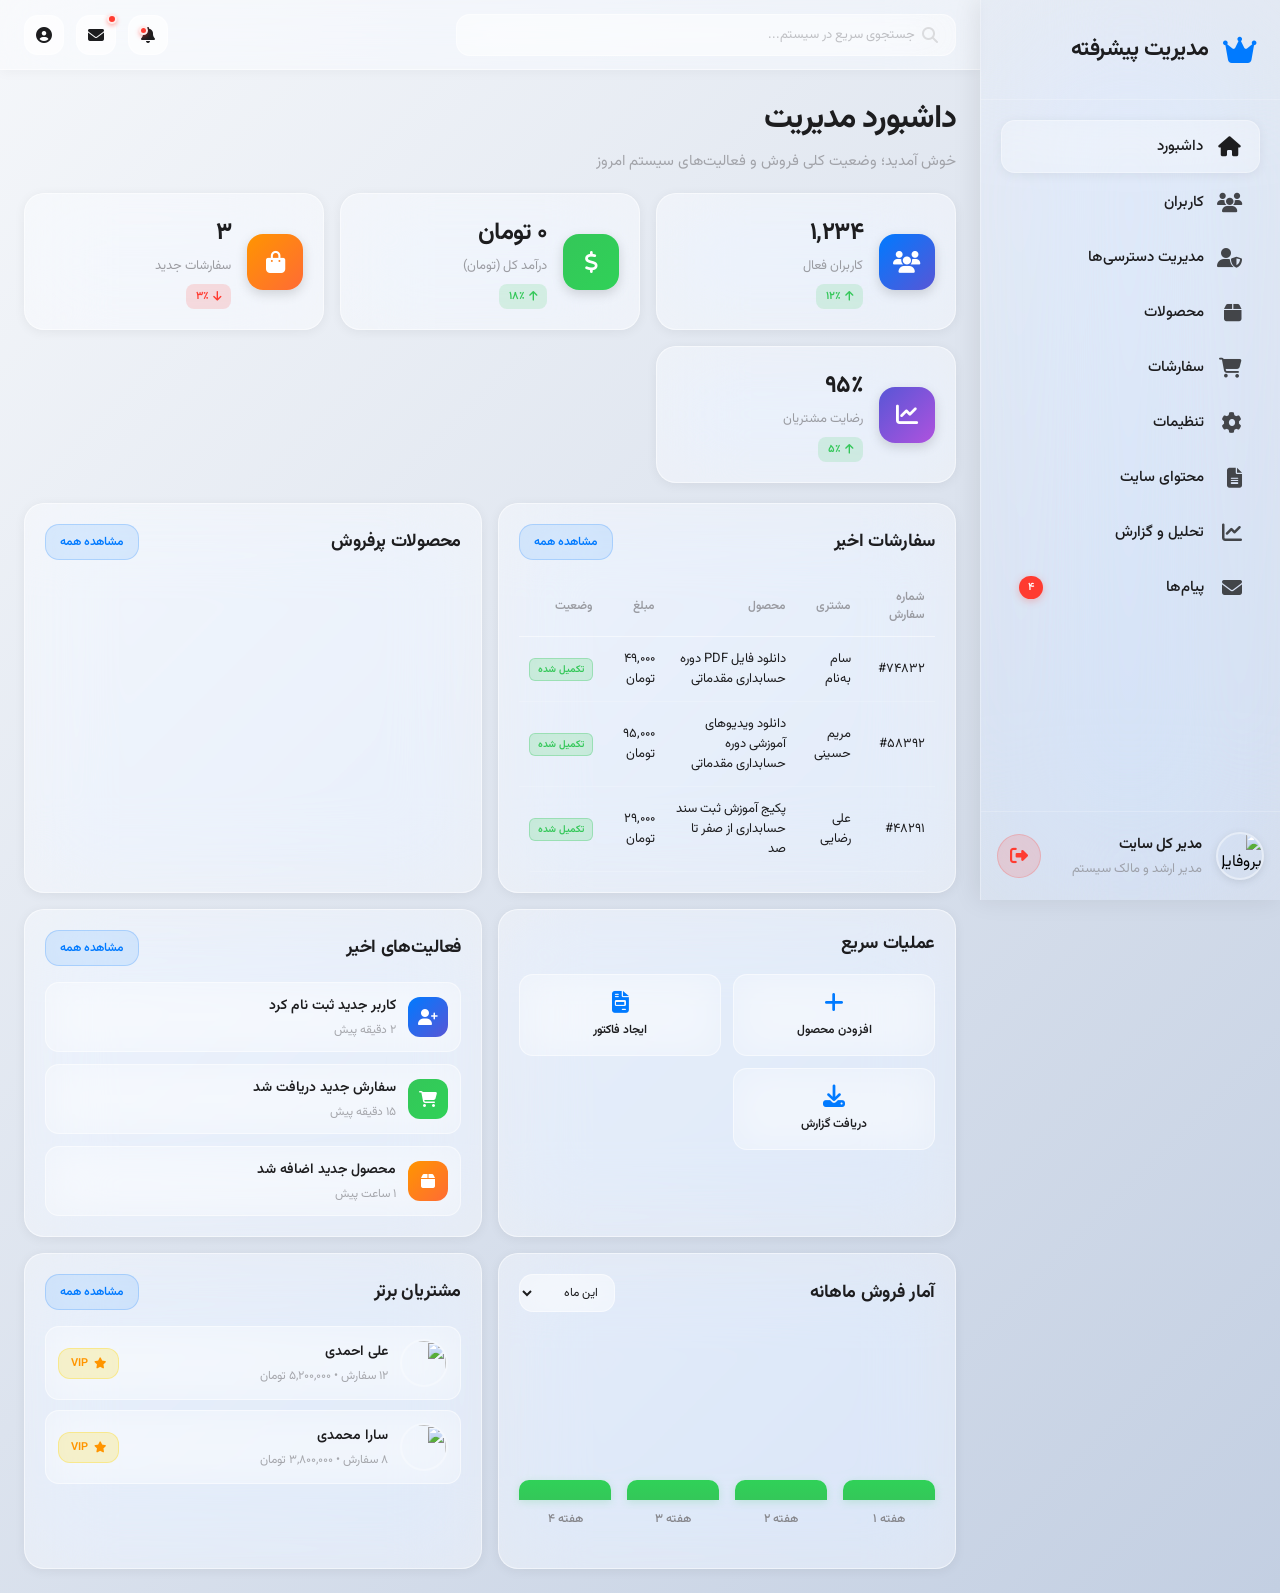
==== html/admin.html @ e5268e65 "Remove profile account subtitle" ====
<!doctype html>
<html lang="fa" dir="rtl">
  <head>
    <meta charset="UTF-8" />
    <meta name="viewport" content="width=device-width, initial-scale=1.0" />
    <title>پنل مدیریت حرفه‌ای | Dashboard</title>
    <link rel="stylesheet" href="../styles/pages/admin.css" />
    <link rel="stylesheet" href="../styles/main/up-btn.css">
    <link
      rel="stylesheet"
      href="https://cdnjs.cloudflare.com/ajax/libs/font-awesome/6.4.0/css/all.min.css"
    />
  </head>
  <body>
    <!-- Sidebar -->
    <aside class="sidebar" id="sidebar">
      <div class="sidebar-header">
        <div class="logo">
          <i class="fas fa-crown"></i>
          <span>مدیریت پیشرفته</span>
        </div>
        <button class="close-btn" id="closeSidebar">
          <i class="fas fa-times"></i>
        </button>
      </div>

      <nav class="sidebar-nav">
        <ul>
          <li class="active" data-view="dashboard">
            <a href="#dashboard">
              <i class="fas fa-home"></i>
              <span>داشبورد</span>
            </a>
          </li>

          <!-- Users Link (No dropdown) -->
          <li data-view="users">
            <a href="#users">
              <i class="fas fa-users"></i>
              <span>کاربران</span>
            </a>
          </li>
          <li data-view="staff">
            <a href="#staff">
              <i class="fas fa-user-shield"></i>
              <span>مدیریت دسترسی‌ها</span>
            </a>
          </li>

          <!-- Products Link (No dropdown) -->
          <li data-view="products">
            <a href="#products">
              <i class="fas fa-box"></i>
              <span>محصولات</span>
            </a>
          </li>

          <li data-view="orders">
            <a href="#orders">
              <i class="fas fa-shopping-cart"></i>
              <span>سفارشات</span>
              <span class="badge" id="orders-badge">12</span>
            </a>
          </li>

          <!-- Settings Link (No dropdown) -->
          <li data-view="settings">
            <a href="#settings">
              <i class="fas fa-cog"></i>
              <span>تنظیمات</span>
            </a>
          </li>

          <li data-view="site-content">
            <a href="#site-content">
              <i class="fas fa-file-alt"></i>
              <span>محتوای سایت</span>
            </a>
          </li>

          <li data-view="analytics">
            <a href="#analytics">
              <i class="fas fa-chart-line"></i>
              <span>تحلیل و گزارش</span>
            </a>
          </li>

          <li data-view="messages">
            <a href="#messages">
              <i class="fas fa-envelope"></i>
              <span>پیام‌ها</span>
              <span class="badge" id="messages-badge">5</span>
            </a>
          </li>
        </ul>
      </nav>

      <div class="sidebar-footer">
        <div
          class="user-profile"
          id="userProfileTrigger"
          onclick="switchView('profile')"
          style="cursor: pointer"
          title="ویرایش پروفایل مدیر کل"
        >
          <img
            src="https://i.pravatar.cc/150?img=33"
            alt="پروفایل مدیر کل"
            id="sidebarAvatar"
          />
          <div class="user-info">
            <h4 id="sidebarUserName">مدیر کل سایت</h4>
            <p id="sidebarUserRole">مدیر ارشد و مالک سیستم</p>
          </div>
        </div>
        <button class="logout-btn" id="logoutBtn" title="خروج از سیستم">
          <i class="fas fa-sign-out-alt"></i>
        </button>
      </div>
    </aside>

    <!-- Main Content -->
    <main class="main-content">
      <!-- Top Header -->
      <header class="top-header">
        <button class="menu-toggle" id="menuToggle">
          <i class="fas fa-bars"></i>
        </button>

        <div class="search-box">
          <i class="fas fa-search"></i>
          <input
            type="text"
            id="globalSearch"
            placeholder="جستجوی سریع در سیستم..."
          />
        </div>

        <div class="header-actions">
          <div style="position: relative">
            <button class="header-btn" id="notificationBtn" title="اعلان‌ها">
              <i class="fas fa-bell"></i>
              <span class="notification-dot"></span>
            </button>
            <!-- Notification Dropdown Panel -->
            <div class="notification-dropdown" id="notificationDropdown">
              <div class="notif-header">
                <h4>اعلان‌های سیستم</h4>
                <button
                  class="btn-secondary"
                  id="markAllRead"
                  style="font-size: 11px; padding: 4px 8px"
                >
                  خواندن همه
                </button>
              </div>
              <div class="notif-body" id="notifListContainer"></div>
            </div>
          </div>

          <div style="position: relative;">
            <button
              class="header-btn"
              id="messagesHeaderBtn"
              title="پیام‌ها"
              style="position: relative;"
            >
              <i class="fas fa-envelope"></i>
              <span class="notification-dot" id="messages-header-badge" style="position: absolute; top: -2px; right: -2px; width: 10px; height: 10px; background: var(--danger); border-radius: 50%; display: none;"></span>
            </button>
            
            <!-- FLOATING MESSAGES PANEL -->
            <div class="messages-floating-panel" id="messagesFloatingPanel" style="position: absolute; top: 50px; left: 0; width: 320px; background: rgba(255, 255, 255, 0.9); backdrop-filter: blur(20px); border: 1px solid rgba(255, 255, 255, 0.4); border-radius: 12px; box-shadow: 0 10px 25px rgba(0, 0, 0, 0.1); z-index: 10002; padding: 15px; display: none; text-align: right; direction: rtl;">
              <div style="display: flex; justify-content: space-between; align-items: center; border-bottom: 1px solid rgba(0,0,0,0.06); padding-bottom: 10px; margin-bottom: 10px;">
                <h4 style="margin: 0; color: var(--text-primary); font-size: 14px; font-weight: bold;"><i class="fas fa-envelope-open-text" style="color: var(--primary); margin-left: 6px;"></i> پیام‌های اخیر</h4>
                <button type="button" id="closeFloatingPanelBtn" style="background: none; border: none; cursor: pointer; color: var(--text-secondary); font-size: 14px;"><i class="fas fa-times"></i></button>
              </div>
              <div id="floatingMessagesContainer" style="display: flex; flex-direction: column; gap: 10px; max-height: 280px; overflow-y: auto; padding-left: 5px;">
                <!-- Rendered dynamically with JS -->
              </div>
            </div>
          </div>

          <button
            class="header-btn"
            id="profileHeaderBtn"
            title="پروفایل کاربری"
            onclick="switchView('profile')"
          >
            <i class="fas fa-user-circle"></i>
          </button>
        </div>
      </header>

      <!-- VIEW 1: DASHBOARD -->
      <div id="view-dashboard" class="admin-view active">
        <div class="dashboard-content">
          <div class="page-title">
            <h1>داشبورد مدیریت</h1>
            <p>خوش آمدید؛ وضعیت کلی فروش و فعالیت‌های سیستم امروز</p>
          </div>

          <!-- Stats Cards -->
          <div class="stats-grid">
            <div class="stat-card">
              <div class="stat-icon blue"><i class="fas fa-users"></i></div>
              <div class="stat-info">
                <h3 id="stat-users">۱,۲۳۴</h3>
                <p>کاربران فعال</p>
                <span class="stat-change positive"
                  ><i class="fas fa-arrow-up"></i> ۱۲٪</span
                >
              </div>
            </div>
            <div class="stat-card">
              <div class="stat-icon green">
                <i class="fas fa-dollar-sign"></i>
              </div>
              <div class="stat-info">
                <h3 id="stat-revenue">۳۲۰,۱۵۰,۰۰۰</h3>
                <p>درآمد کل (تومان)</p>
                <span class="stat-change positive"
                  ><i class="fas fa-arrow-up"></i> ۱۸٪</span
                >
              </div>
            </div>
            <div class="stat-card">
              <div class="stat-icon orange">
                <i class="fas fa-shopping-bag"></i>
              </div>
              <div class="stat-info">
                <h3 id="stat-orders">۸۹۲</h3>
                <p>سفارشات جدید</p>
                <span class="stat-change negative"
                  ><i class="fas fa-arrow-down"></i> ۳٪</span
                >
              </div>
            </div>
            <div class="stat-card">
              <div class="stat-icon purple">
                <i class="fas fa-chart-line"></i>
              </div>
              <div class="stat-info">
                <h3>۹۵٪</h3>
                <p>رضایت مشتریان</p>
                <span class="stat-change positive"
                  ><i class="fas fa-arrow-up"></i> ۵٪</span
                >
              </div>
            </div>
          </div>

          <!-- Charts and Tables Section -->
          <div class="content-grid">
            <div class="glass-card">
              <div class="card-header">
                <h2>سفارشات اخیر</h2>
                <button class="btn-secondary" onclick="switchView('orders')">
                  مشاهده همه
                </button>
              </div>
              <div class="table-container">
                <table class="data-table" id="dashboardOrdersTable">
                  <thead>
                    <tr>
                      <th>شماره سفارش</th>
                      <th>مشتری</th>
                      <th>محصول</th>
                      <th>مبلغ</th>
                      <th>وضعیت</th>
                    </tr>
                  </thead>
                  <tbody></tbody>
                </table>
              </div>
            </div>

            <div class="glass-card">
              <div class="card-header">
                <h2>محصولات پرفروش</h2>
                <button class="btn-secondary" onclick="switchView('products')">
                  مشاهده همه
                </button>
              </div>
              <div class="products-list" id="dashboardTopProducts"></div>
            </div>

            <div class="glass-card">
              <div class="card-header">
                <h2>عملیات سریع</h2>
              </div>
              <div class="quick-actions">
                <button
                  class="action-btn"
                  onclick="openModal('addProductModal')"
                >
                  <i class="fas fa-plus"></i><span>افزودن محصول</span>
                </button>
                <button
                  class="action-btn"
                  onclick="showToast('فاکتور جدید ایجاد شد', 'success')"
                >
                  <i class="fas fa-file-invoice"></i><span>ایجاد فاکتور</span>
                </button>
                <button
                  class="action-btn"
                  onclick="showToast('گزارش کامل دانلود شد', 'info')"
                >
                  <i class="fas fa-download"></i><span>دریافت گزارش</span>
                </button>
              </div>
            </div>

            <div class="glass-card">
              <div class="card-header">
                <h2>فعالیت‌های اخیر</h2>
                <button
                  class="btn-secondary"
                  onclick="showToast('همه فعالیت‌ها بارگذاری شدند', 'info')"
                >
                  مشاهده همه
                </button>
              </div>
              <div class="activities-list">
                <div class="activity-item">
                  <div class="activity-icon blue">
                    <i class="fas fa-user-plus"></i>
                  </div>
                  <div class="activity-info">
                    <h4>کاربر جدید ثبت نام کرد</h4>
                    <p>۲ دقیقه پیش</p>
                  </div>
                </div>
                <div class="activity-item">
                  <div class="activity-icon green">
                    <i class="fas fa-shopping-cart"></i>
                  </div>
                  <div class="activity-info">
                    <h4>سفارش جدید دریافت شد</h4>
                    <p>۱۵ دقیقه پیش</p>
                  </div>
                </div>
                <div class="activity-item">
                  <div class="activity-icon orange">
                    <i class="fas fa-box"></i>
                  </div>
                  <div class="activity-info">
                    <h4>محصول جدید اضافه شد</h4>
                    <p>۱ ساعت پیش</p>
                  </div>
                </div>
              </div>
            </div>

            <div class="glass-card">
              <div class="card-header">
                <h2>آمار فروش ماهانه</h2>
                <select class="select-dropdown" id="chartPeriodSelect">
                  <option>این ماه</option>
                  <option>ماه گذشته</option>
                  <option>۳ ماه اخیر</option>
                </select>
              </div>
              <div class="stats-chart">
                <div class="chart-bars">
                  <div class="chart-bar-item">
                    <div class="chart-bar" style="height: 45%"></div>
                    <span>هفته ۱</span>
                  </div>
                  <div class="chart-bar-item">
                    <div class="chart-bar" style="height: 65%"></div>
                    <span>هفته ۲</span>
                  </div>
                  <div class="chart-bar-item">
                    <div class="chart-bar" style="height: 85%"></div>
                    <span>هفته ۳</span>
                  </div>
                  <div class="chart-bar-item">
                    <div class="chart-bar" style="height: 70%"></div>
                    <span>هفته ۴</span>
                  </div>
                </div>
              </div>
            </div>

            <div class="glass-card">
              <div class="card-header">
                <h2>مشتریان برتر</h2>
                <button class="btn-secondary" onclick="switchView('users')">
                  مشاهده همه
                </button>
              </div>
              <div class="customers-list">
                <div class="customer-item">
                  <img src="https://i.pravatar.cc/150?img=12" alt="" />
                  <div class="customer-info">
                    <h4>علی احمدی</h4>
                    <p>۱۲ سفارش • ۵,۲۰۰,۰۰۰ تومان</p>
                  </div>
                  <div class="customer-badge">
                    <i class="fas fa-star"></i><span>VIP</span>
                  </div>
                </div>
                <div class="customer-item">
                  <img src="https://i.pravatar.cc/150?img=33" alt="" />
                  <div class="customer-info">
                    <h4>سارا محمدی</h4>
                    <p>۸ سفارش • ۳,۸۰۰,۰۰۰ تومان</p>
                  </div>
                  <div class="customer-badge">
                    <i class="fas fa-star"></i><span>VIP</span>
                  </div>
                </div>
              </div>
            </div>
          </div>
        </div>
      </div>

      <!-- VIEW 2: USERS -->
      <div id="view-users" class="admin-view">
        <div class="dashboard-content">
          <div
            class="page-title"
            style="
              display: flex;
              justify-content: space-between;
              align-items: center;
            "
          >
            <div>
              <h1>مدیریت کاربران</h1>

            </div>
          </div>
          <div class="glass-card">
            <div class="card-header">
              <h2>لیست کاربران سیستم</h2>
              <input
                type="text"
                id="userTableSearch"
                class="form-control"
                style="max-width: 250px; padding: 8px 12px"
                placeholder="جستجوی کاربر..."
              />
            </div>
            <div class="table-container">
              <table class="data-table" id="usersManageTable">
                <thead>
                  <tr>
                    <th>شناسه</th>
                    <th>نام</th>
                    <th>ایمیل</th>
                    <th>تلفن همراه</th>
                    <th>وضعیت</th>
                    <th>عملیات</th>
                  </tr>
                </thead>
                <tbody></tbody>
              </table>
            </div>
          </div>
        </div>
      </div>

      <!-- VIEW: STAFF / ACCESS MANAGEMENT -->
      <div id="view-staff" class="admin-view">
        <div class="dashboard-content">
          <div class="page-title staff-page-title">
            <div><h1>مدیریت دسترسی‌ها</h1><p>فهرست مدیران و ادمین‌های سامانه</p></div>
            <button class="btn-primary" onclick="openModal('addUserModal')"><i class="fas fa-user-plus"></i> افزودن مدیر یا ادمین</button>
          </div>
          <div class="glass-card">
            <div class="card-header"><h2>مدیران و ادمین‌ها</h2><input type="text" id="staffTableSearch" class="form-control" style="max-width:250px;padding:8px 12px" placeholder="جستجوی مدیر یا ادمین..." /></div>
            <div class="table-container"><table class="data-table" id="staffManageTable"><thead><tr><th>شناسه</th><th>نام کاربر</th><th>ایمیل</th><th>تلفن همراه</th><th>وضعیت</th><th>عملیات</th></tr></thead><tbody></tbody></table></div>
          </div>
        </div>
      </div>

      <!-- VIEW 3: PRODUCTS -->
      <div id="view-products" class="admin-view">
        <div class="dashboard-content">
          <div
            class="page-title"
            style="
              display: flex;
              justify-content: space-between;
              align-items: center;
            "
          >
            <div>
              <h1>مدیریت محصولات</h1>
              <p>مدیریت کالاها، قیمت‌ها و موجودی انبار</p>
            </div>
            <button class="btn-primary" onclick="openModal('addProductModal')">
              <i class="fas fa-plus"></i> افزودن محصول
            </button>
          </div>
          <div class="glass-card">
            <div class="card-header">
              <h2>لیست محصولات انبار</h2>
              <input
                type="text"
                id="productTableSearch"
                class="form-control"
                style="max-width: 250px; padding: 8px 12px"
                placeholder="جستجوی محصول..."
              />
            </div>
            <div class="table-container">
              <table class="data-table" id="productsManageTable">
                <thead>
                  <tr>
                    <th>تصویر</th>
                    <th>نام محصول</th>
                    <th>فرمت فایل</th>
                    <th>قیمت (تومان)</th>
                    <th>شناسه محتوا (ID)</th>
                    <th>عملیات</th>
                  </tr>
                </thead>
                <tbody></tbody>
              </table>
            </div>
          </div>
        </div>
      </div>

      <!-- VIEW 4: ORDERS -->
      <div id="view-orders" class="admin-view">
        <div class="dashboard-content">
          <div class="page-title" style="display: flex; justify-content: space-between; align-items: center; flex-wrap: wrap; gap: 10px;">
            <div>
              <h1>مدیریت سفارشات</h1>
              <p>بررسی و پیگیری سفارشات ثبت شده</p>
            </div>
            <button class="btn-primary" onclick="downloadOrdersReport()" style="background-color: #10b981; border-color: #10b981; border-radius: 8px; font-weight: bold; display: flex; align-items: center; gap: 8px; font-size: 13px; padding: 10px 16px; cursor: pointer;">
              <i class="fas fa-file-excel"></i> دانلود گزارش اکسل (CSV)
            </button>
          </div>
          <div class="glass-card">
            <div class="card-header">
              <h2>کلیه سفارشات</h2>
              <select class="select-dropdown" id="orderStatusFilter">
                <option value="all">همه وضعیت‌ها</option>
                <option value="success">تکمیل شده</option>
                <option value="pending">در حال پردازش</option>
                <option value="cancelled">لغو شده</option>
              </select>
            </div>
            <div class="table-container">
              <table class="data-table" id="ordersFullTable">
                <thead>
                  <tr>
                    <th>شماره سفارش</th>
                    <th>مشتری</th>
                    <th>محصول</th>
                    <th>مبلغ</th>
                    <th>تاریخ ثبت</th>
                    <th>وضعیت</th>
                    <th>عملیات</th>
                  </tr>
                </thead>
                <tbody></tbody>
              </table>
            </div>
          </div>
        </div>
      </div>

      <!-- VIEW 5: SETTINGS -->
      <div id="view-settings" class="admin-view">
        <div class="dashboard-content">
          <div class="page-title">
            <h1>تنظیمات پیشرفته سایت</h1>
          </div>
          <div class="content-grid" style="display: grid; grid-template-columns: repeat(auto-fit, minmax(320px, 1fr)); gap: 20px; align-items: stretch; direction: rtl;">
            
            <!-- CARD 1: GENERAL & SUPPORT -->
            <div class="glass-card" style="min-height: 420px; display: flex; flex-direction: column; justify-content: space-between;">
              <form id="settingsGeneralForm" style="text-align: right; direction: rtl; display: flex; flex-direction: column; justify-content: space-between; height: 100%;">
                <div>
                  <div class="card-header" style="margin-bottom: 1rem;"><h2>⚙️ تنظیمات عمومی و پشتیبانی</h2></div>
                  <div class="form-group" style="margin-bottom: 1rem;">
                    <label>آدرس ایمیل پشتیبانی</label>
                    <input type="email" id="setSupportEmail" class="form-control" value="support@irhesabdar.ir" required />
                  </div>
                  <div class="form-group" style="margin-bottom: 1rem;">
                    <label>شماره تماس پشتیبانی</label>
                    <input type="text" id="setSupportPhone" class="form-control" value="۰۹۱۲۳۴۵۶۷۸۹" required />
                  </div>
                  
                  <!-- Maintenance Mode Slider -->
                  <div style="background: rgba(255, 149, 0, 0.12); padding: 12px; border-radius: 10px; border: 1px solid rgba(255, 149, 0, 0.35); display: flex; justify-content: space-between; align-items: center; margin-bottom: 1.5rem; box-shadow: 0 4px 12px rgba(255, 149, 0, 0.05);">
                    <span style="font-weight: bold; font-size: 13px; color: var(--text-primary);">🛠️ فعال‌سازی حالت تعمیرات سایت</span>
                    <label class="content-editor_toggle" style="margin-bottom: 0;">
                      <input type="checkbox" id="setMaintenanceMode" style="cursor: pointer; width: 18px; height: 18px;" />
                    </label>
                  </div>
                </div>
                
                <button type="submit" class="btn-primary" style="width: 100%; margin-top: auto; cursor: pointer;">ذخیره تنظیمات عمومی</button>
              </form>
            </div>

            <!-- CARD 2: GATEWAY SETTINGS -->
            <div class="glass-card" style="min-height: 420px; display: flex; flex-direction: column; justify-content: space-between;">
              <form id="settingsGatewayForm" style="text-align: right; direction: rtl; display: flex; flex-direction: column; justify-content: space-between; height: 100%;">
                <div>
                  <div class="card-header" style="margin-bottom: 1rem;"><h2>💳 تنظیمات درگاه مالی زرین‌پال</h2></div>
                  <div class="form-group" style="margin-bottom: 1rem;">
                    <label>کد مرچنت درگاه (Merchant ID)</label>
                    <input type="text" id="setMerchantId" class="form-control" placeholder="مثال: xxxxxxxx-xxxx-xxxx-xxxx-xxxxxxxxxxxx" value="e482da20-9bf3-482a-89a1-893f2dae89cf" required style="font-family: monospace;" />
                  </div>
                  <div class="form-group" style="margin-bottom: 1.5rem;">
                    <label>واحد پولی پیش‌فرض سایت</label>
                    <select id="setCurrencyUnit" class="form-control select-dropdown" style="width: 100%; padding: 8px; border-radius: 6px; background: #1e293b; color: #f1f5f9; border: 1px solid rgba(255,255,255,0.1);">
                      <option value="toman">تومان (پیش‌فرض)</option>
                      <option value="rial">ریال ایران</option>
                    </select>
                  </div>
                </div>
                
                <button type="submit" class="btn-primary" style="width: 100%; margin-top: auto; cursor: pointer;">ذخیره تنظیمات درگاه</button>
              </form>
            </div>



          </div>
        </div>
      </div>

      <!-- VIEW: MY PROFILE -->
      <div id="view-profile" class="admin-view"><div class="dashboard-content"><div class="page-title"><h1>پروفایل من</h1><p>اطلاعات شخصی و امنیت حساب کاربری</p></div><div class="profile-layout"><section class="glass-card profile-identity-card"><div class="profile-avatar-wrap"><img id="profileAvatarPreview" src="https://i.pravatar.cc/150?img=33" alt="تصویر پروفایل"><label for="profileAvatarFile" class="profile-avatar-edit"><i class="fas fa-camera"></i></label><input id="profileAvatarFile" type="file" accept="image/*" hidden></div><span class="profile-role-badge" id="profileRoleBadge">مدیر</span><h2 id="profileHeadingName">مدیر کل سایت</h2><small><i class="fas fa-shield-halved"></i> اطلاعات شما محرمانه نگه داشته می‌شود</small></section><section class="glass-card profile-form-card"><form id="settingsAdminForm"><div class="profile-form-header"><h2>اطلاعات حساب و امنیت</h2><span>ویرایش مشخصات و رمز عبور</span></div><div class="profile-info-grid"><div class="form-group"><label>نام کاربری</label><input type="text" id="setAdminName" class="form-control" required></div><div class="form-group"><label>ایمیل</label><input type="email" id="profileEmail" class="form-control" required></div><div class="form-group"><label>تلفن همراه</label><input type="text" id="profilePhone" class="form-control" required></div><div class="form-group profile-photo-field"><label>تصویر پروفایل</label><button type="button" id="profilePhotoChoose" class="btn-secondary"><i class="fas fa-image"></i> انتخاب تصویر از دستگاه</button><input type="hidden" id="setAdminAvatar"></div></div><div class="profile-security-box"><h3><i class="fas fa-lock"></i> امنیت حساب</h3><div class="form-group"><label>رمز عبور فعلی</label><div class="profile-password-wrap"><input type="password" id="setAdminCurrentPassword" class="form-control" placeholder="رمز عبور فعلی"><i class="fas fa-eye toggle-password-settings" data-target="setAdminCurrentPassword"></i></div><div id="passwordChangeAlert"></div></div><button type="button" id="toggleNewPasswordBtn" class="profile-change-password"><i class="fas fa-key"></i> تمایل به تغییر رمز عبور دارم</button><div id="newPasswordSection" style="display:none"><div class="profile-info-grid"><div class="form-group"><label>رمز عبور جدید</label><div class="profile-password-wrap"><input type="password" id="setAdminPassword" class="form-control"><i class="fas fa-eye toggle-password-settings" data-target="setAdminPassword"></i></div></div><div class="form-group"><label>تکرار رمز عبور جدید</label><div class="profile-password-wrap"><input type="password" id="setAdminPasswordConfirm" class="form-control"><i class="fas fa-eye toggle-password-settings" data-target="setAdminPasswordConfirm"></i></div></div></div></div></div><button type="submit" class="btn-primary profile-save-btn">ذخیره تغییرات پروفایل</button></form></section></div></div></div>

      <!-- VIEW: SITE CONTENT -->
      <div id="view-site-content" class="admin-view">
        <div class="dashboard-content">
          <div class="page-title">
            <h1>مدیریت محتوای آیتم‌ها</h1>
            <p>ویرایش متن، بلوک‌های محتوا، ویدیو و فایل‌های دانلود</p>
          </div>

          <div class="glass-card">
            <div
              class="card-header"
              style="
                display: flex;
                justify-content: space-between;
                align-items: center;
                gap: 1rem;
                flex-wrap: wrap;
              "
            >
              <div style="display: flex; align-items: center; gap: 1.5rem">
                <h2>لیست آیتم‌های سایت</h2>
                <button
                  type="button"
                  class="btn-primary"
                  id="addNewContentItemBtn"
                  style="
                    background-color: #10b981;
                    border-color: #10b981;
                    font-size: 14px;
                    padding: 8px 16px;
                    border-radius: 8px;
                    cursor: pointer;
                  "
                >
                  + افزودن آیتم جدید
                </button>
              </div>
              <input
                type="text"
                id="contentTableSearch"
                class="form-control"
                placeholder="جستجو در آیتم‌ها..."
                style="max-width: 280px"
              />
            </div>
            <div
              id="groupedContentContainer"
              class="grouped-content-container"
            ></div>
          </div>
        </div>
      </div>

      <!-- VIEW 6: ANALYTICS -->
      <!-- VIEW: ANALYTICS -->
      <div id="view-analytics" class="admin-view">
        <div class="dashboard-content">
          <div class="page-title">
            <h1>تحلیل و گزارش‌های پیشرفته</h1>
            <p>آمار عملکرد مالی، پرفروش‌ترین محصولات و نمودارهای پویا</p>
          </div>

          <!-- KPI Cards for Financial Metrics -->
          <div class="stats-grid" style="display: grid; grid-template-columns: repeat(auto-fit, minmax(240px, 1fr)); gap: 16px; margin-bottom: 24px;">
            <div class="stat-card" onclick="focusRevenueChart()" style="cursor: pointer;" title="جهت اسکرول به نمودار فروش کلیک کنید">
              <div class="stat-icon green"><i class="fas fa-calculator"></i></div>
              <div class="stat-info">
                <h3 id="set-analytics-avg">۰ تومان</h3>
                <p>میانگین مبلغ هر خرید</p>
              </div>
            </div>
            <div class="stat-card" onclick="jumpToCancelledOrders()" style="cursor: pointer;" title="جهت بررسی سفارشات لغو شده کلیک کنید">
              <div class="stat-icon red"><i class="fas fa-ban"></i></div>
              <div class="stat-info">
                <h3 id="set-analytics-cancel">۰٪</h3>
                <p>نرخ لغو سفارشات</p>
              </div>
            </div>
            <div class="stat-card" onclick="switchView('products')" style="cursor: pointer;" title="جهت ورود به مدیریت محصولات کلیک کنید">
              <div class="stat-icon blue"><i class="fas fa-graduation-cap"></i></div>
              <div class="stat-info">
                <h3 id="set-analytics-products">۰ عدد</h3>
                <p>کل محصولات و دوره‌ها</p>
              </div>
            </div>
          </div>

          <div class="content-grid" style="display: grid; grid-template-columns: repeat(auto-fit, minmax(350px, 1fr)); gap: 20px; align-items: stretch;">
            
            <!-- Live Monthly Revenue Chart -->
            <div class="glass-card" onclick="openExpandedChartModal()" style="display: flex; flex-direction: column; justify-content: space-between; cursor: pointer;" title="جهت مشاهده جزئیات بزرگتر و سالانه کلیک کنید">
              <div class="card-header"><h2>📊 نمودار فروش ماهیانه (تومان)</h2></div>
              <div class="stats-chart" style="height: 250px; display: flex; align-items: flex-end; justify-content: center; margin-top: 20px;">
                <div class="chart-bars" id="dynamicChartBars" style="height: 220px; display: flex; align-items: flex-end; gap: 20px; width: 100%; justify-content: space-around;">
                  <!-- Rendered dynamically by JS -->
                </div>
              </div>
            </div>

            <!-- Bestselling Products Progress List -->
            <div class="glass-card" onclick="openExpandedBestsellersModal()" style="display: flex; flex-direction: column; justify-content: space-between; cursor: pointer;" title="جهت مشاهده لیست کامل و بزرگتر کلیک کنید">
              <div class="card-header" style="margin-bottom: 12px;"><h2>🏆 دوره‌ها و فایل‌های پرفروش</h2></div>
              <div id="bestsellingProductsContainer" style="display: flex; flex-direction: column; gap: 14px; text-align: right; direction: rtl; justify-content: center; height: 100%;">
                <!-- Rendered dynamically by JS -->
              </div>
            </div>

          </div>
        </div>
      </div>

      <!-- VIEW 7: MESSAGES -->
      <div id="view-messages" class="admin-view">
        <div class="dashboard-content">
          <div class="page-title">
            <h1>پیام‌های کاربران</h1>
            <p>صندوق پیام‌ها و تیکت‌های پشتیبانی</p>
          </div>
          <div class="glass-card">
            <div class="card-header"><h2>صندوق پیام‌ها</h2></div>
            <div class="notifications-list" id="messagesListContainer"></div>
          </div>
        </div>
      </div>
    </main>

    <!-- Overlay -->
    <div class="overlay" id="overlay"></div>

    <!-- MODAL: ADD PRODUCT -->
    <div class="modal-overlay" id="addProductModal">
      <div class="modal-box">
        <div class="modal-header">
          <h3>افزودن محصول جدید</h3>
          <button class="modal-close" onclick="closeModal('addProductModal')">
            <i class="fas fa-times"></i>
          </button>
        </div>
        <form id="addProductForm">
          <div class="form-group" style="margin-bottom: 1rem;">
            <label>شناسه محتوای متناظر در سایت (کجا نمایش داده شود؟)</label>
            <select id="newProdContentId" class="form-control select-dropdown" required style="width: 100%; padding: 8px; border-radius: 6px; background: #1e293b; color: #f1f5f9; border: 1px solid rgba(255,255,255,0.1);">
              <!-- Populate dynamically with JS -->
            </select>
          </div>
          <div class="form-group" style="margin-bottom: 1rem;">
            <label>نام محصول (عنوان فایل دانلودی)</label>
            <input
              type="text"
              id="newProdName"
              class="form-control"
              required
              placeholder="مثلا: دانلود فایل PDF آموزش مقدماتی"
            />
          </div>
          <div class="form-group" style="margin-bottom: 1rem;">
            <label>نوع محصول (فرمت)</label>
            <select
              id="newProdCat"
              class="form-control select-dropdown"
              style="width: 100%; padding: 8px; border-radius: 6px; background: #1e293b; color: #f1f5f9; border: 1px solid rgba(255,255,255,0.1);"
            >
              <option value="pdf">فایل PDF (جزوه / کتاب)</option>
              <option value="zip">فایل فشرده ZIP (پکیج کامل)</option>
              <option value="mp4">ویدیوی آموزشی MP4</option>
              <option value="xlsx">فایل اکسل Excel</option>
            </select>
          </div>
          <div class="form-group" style="margin-bottom: 1rem;">
            <label>نوع دسترسی به محصول</label>
            <div style="display: flex; gap: 1.5rem; margin-top: 6px;">
              <label style="display: flex; align-items: center; gap: 6px; cursor: pointer; color: var(--text-primary); font-weight: 500;">
                <input type="radio" name="prodAccessType" value="premium" checked id="accessTypePremium" /> 🔒 نقدی و پولی
              </label>
              <label style="display: flex; align-items: center; gap: 6px; cursor: pointer; color: var(--text-primary); font-weight: 500;">
                <input type="radio" name="prodAccessType" value="free" id="accessTypeFree" /> 🟢 کاملاً رایگان
              </label>
            </div>
          </div>
          <div class="form-row" style="display: flex; gap: 1rem; margin-bottom: 1rem;">
            <div class="form-group" id="prodPriceContainer" style="flex: 1;">
              <label>قیمت (تومان)</label>
              <input
                type="number"
                id="newProdPrice"
                class="form-control"
                placeholder="مثال: 50000"
              />
            </div>
            <div class="form-group" style="flex: 1;">
              <label>حجم فایل (مثلا: 12 مگابایت)</label>
              <input
                type="text"
                id="newProdSize"
                class="form-control"
                placeholder="مثال: 12MB"
              />
            </div>
          </div>
          <div class="form-group" style="margin-bottom: 1rem;">
            <label>لینک دانلود فایل اصلی محصول (پس از خرید موفق)</label>
            <input
              type="text"
              id="newProdFileUrl"
              class="form-control"
              required
              placeholder="https://yoursite.com/downloads/file.pdf"
            />
          </div>
          <div class="modal-footer">
            <button
              type="button"
              class="btn-secondary"
              onclick="closeModal('addProductModal')"
            >
              انصراف
            </button>
            <button type="submit" class="btn-primary">ثبت و افزودن</button>
          </div>
        </form>
      </div>
    </div>

    <!-- MODAL: ADD USER -->
    <div class="modal-overlay" id="addUserModal">
      <div class="modal-box">
        <div class="modal-header">
          <h3>افزودن کاربر جدید</h3>
          <button class="modal-close" onclick="closeModal('addUserModal')">
            <i class="fas fa-times"></i>
          </button>
        </div>
        <form id="addUserForm">
          <div class="form-group" style="margin-bottom: 1rem;">
            <label>نقش کاربر</label>
            <select
              id="newUserRole"
              class="form-control select-dropdown"
              style="width: 100%; padding: 8px; border-radius: 6px; background: #1e293b; color: #f1f5f9; border: 1px solid rgba(255,255,255,0.1);"
              required
            >
              <option value="مدیر سایت">مدیر سایت</option>
              <option value="ادمین">ادمین</option>
            </select>
          </div>
          <div class="form-group" style="margin-bottom: 1rem;">
            <label>نام و نام خانوادگی</label>
            <input
              type="text"
              id="newUserName"
              class="form-control"
              required
              placeholder="مثال: علی رضایی"
            />
          </div>
          <div class="form-group" style="margin-bottom: 1rem;">
            <label>آدرس ایمیل</label>
            <input
              type="email"
              id="newUserEmail"
              class="form-control"
              required
              placeholder="reza@example.com"
            />
          </div>
          <div class="form-group" style="margin-bottom: 1rem;">
            <label>شماره تلفن همراه</label>
            <input
              type="text"
              id="newUserPhone"
              class="form-control"
              required
              placeholder="مثال: 09123456789"
            />
          </div>
          <div class="modal-footer">
            <button
              type="button"
              class="btn-secondary"
              onclick="closeModal('addUserModal')"
            >
              انصراف
            </button>
            <button type="submit" class="btn-primary">ثبت کاربر جدید</button>
          </div>
        </form>
      </div>
    </div>

    <!-- MODAL: EDIT PROFILE -->
    <div class="modal-overlay" id="editProfileModal">
      <div class="modal-box">
        <div class="modal-header">
          <h3>پروفایل مدیر کل سایت</h3>
          <button class="modal-close" onclick="closeModal('editProfileModal')">
            <i class="fas fa-times"></i>
          </button>
        </div>
        <form id="editProfileForm">
          <div class="form-group">
            <label>نام مدیر کل</label>
            <input
              type="text"
              id="editNameInput"
              class="form-control"
              value="مدیر کل سایت"
              required
            />
          </div>
          <div class="form-group">
            <label>سمت</label>
            <input
              type="text"
              id="editRoleInput"
              class="form-control"
              value="مدیر ارشد و مالک سیستم"
              required
            />
          </div>
          <div class="form-group">
            <label>لینک تصویر پروفایل</label>
            <input
              type="text"
              id="editAvatarInput"
              class="form-control"
              value="https://i.pravatar.cc/150?img=33"
            />
          </div>
          <div class="modal-footer">
            <button
              type="button"
              class="btn-secondary"
              onclick="closeModal('editProfileModal')"
            >
              انصراف
            </button>
            <button type="submit" class="btn-primary">ذخیره تغییرات</button>
          </div>
        </form>
      </div>
    </div>

    <!-- MODAL: USER DETAILS -->
    <div class="modal-overlay" id="editUserModal">
      <div class="modal-box user-details-modal">
        <div class="modal-header user-details-modal__header">
          <button class="modal-close" onclick="closeModal('editUserModal')" aria-label="بستن"><i class="fas fa-times"></i></button>
        </div>
        <form id="editUserForm">
          <input type="hidden" id="editUserId" />
          <div class="user-modal-layout">
            <section class="user-modal-layout__identity">
              <section class="user-identity-card"><div class="user-identity-card__icon"><i class="fas fa-user"></i></div><div><strong id="userModalDisplayName">—</strong></div></section>
              <div class="user-readonly-grid">
                <div class="user-readonly-field"><label><i class="fas fa-fingerprint"></i> شناسه کاربر</label><output id="editUserIdDisplay">—</output></div>
                <div class="user-readonly-field"><label><i class="fas fa-user"></i> نام کاربر</label><output id="editUserNameDisplay">—</output></div>
                <div class="user-readonly-field"><label><i class="fas fa-envelope"></i> ایمیل</label><output id="editUserEmailDisplay" dir="ltr">—</output></div>
                <div class="user-readonly-field"><label><i class="fas fa-phone"></i> تلفن همراه</label><output id="editUserPhoneDisplay" dir="ltr">—</output></div>
              </div>
            </section>
            <section class="user-modal-layout__management">
              <details class="user-orders-accordion" id="userOrdersAccordion"><summary><span><i class="fas fa-shopping-bag"></i> سفارشات این کاربر</span><span class="user-orders-accordion__hint" id="userOrdersCount">برای مشاهده کلیک کنید</span><i class="fas fa-chevron-down"></i></summary><div class="user-orders-list" id="userOrdersList"></div></details>
              <div class="form-group user-status-field"><label>وضعیت حساب کاربری</label><select id="editUserStatus" class="form-control select-dropdown"><option value="فعال">🟢 فعال</option><option value="غیرفعال">⚪ غیرفعال</option><option value="بلاک شده">🔴 مسدود شده (بلاک)</option></select></div>
              <section class="user-delete-zone"><div><h4><i class="fas fa-trash-alt"></i> حذف حساب کاربری</h4><p>پس از تأیید، کاربر برای ۱۰ ثانیه در لیست با هشدار قرمز نمایش داده می‌شود و سپس حذف خواهد شد.</p></div><button type="button" id="deleteUserFromEditBtn"><i class="fas fa-trash"></i> حذف کاربر</button></section>
            </section>
          </div>
          <div class="modal-footer"><button type="button" class="btn-secondary" onclick="closeModal('editUserModal')">بستن</button><button type="submit" class="btn-primary">ذخیره وضعیت</button></div>
        </form>
      </div>
    </div>

    <!-- MODAL: STAFF DETAILS -->
    <div class="modal-overlay" id="editStaffModal"><div class="modal-box user-details-modal staff-details-modal"><div class="modal-header user-details-modal__header"><button class="modal-close" onclick="closeModal('editStaffModal')" aria-label="بستن"><i class="fas fa-times"></i></button></div><form id="editStaffForm"><input type="hidden" id="editStaffId"><div class="user-modal-layout"><section class="user-modal-layout__identity"><section class="user-identity-card"><div class="user-identity-card__icon"><i class="fas fa-user-shield"></i></div><div><strong id="staffModalDisplayName">—</strong></div></section><div class="user-readonly-grid"><div class="user-readonly-field"><label><i class="fas fa-fingerprint"></i> شناسه کاربر</label><output id="staffIdDisplay">—</output></div><div class="user-readonly-field"><label><i class="fas fa-user"></i> نام کاربر <i class="staff-modal-field-dot" data-staff-field="name" hidden></i></label><output id="staffNameDisplay">—</output></div><div class="user-readonly-field"><label><i class="fas fa-envelope"></i> ایمیل <i class="staff-modal-field-dot" data-staff-field="email" hidden></i></label><output id="staffEmailDisplay" dir="ltr">—</output></div><div class="user-readonly-field"><label><i class="fas fa-phone"></i> تلفن همراه <i class="staff-modal-field-dot" data-staff-field="phone" hidden></i></label><output id="staffPhoneDisplay" dir="ltr">—</output></div></div></section><section class="user-modal-layout__management"><button type="button" class="staff-audit-trigger" onclick="openStaffAuditModal()"><span>لیست تغییرات ادمین</span></button><div class="form-group user-status-field"><label>وضعیت حساب کاربری</label><select id="editStaffStatus" class="form-control select-dropdown"><option value="فعال">🟢 فعال</option><option value="غیرفعال">⚪ غیرفعال</option><option value="بلاک شده">🔴 مسدود شده (بلاک)</option></select></div><section class="user-delete-zone"><div><h4><i class="fas fa-trash-alt"></i> حذف حساب کاربری</h4><p>پس از تأیید، حساب برای ۱۰ ثانیه با هشدار قرمز نمایش داده و سپس حذف می‌شود.</p></div><button type="button" id="deleteStaffBtn"><i class="fas fa-trash"></i> حذف حساب</button></section></section></div><div class="modal-footer"><button type="button" class="btn-secondary" onclick="closeModal('editStaffModal')">بستن</button><button type="submit" class="btn-primary">ذخیره وضعیت</button></div></form></div></div>
    <!-- MODAL: STAFF AUDIT LOG -->
    <div class="modal-overlay" id="staffAuditModal" style="z-index:2100"><div class="modal-box staff-audit-modal"><div class="modal-header"><h3><i class="fas fa-clock-rotate-left"></i> تاریخچه تغییرات</h3><button class="modal-close" onclick="closeModal('staffAuditModal')"><i class="fas fa-times"></i></button></div><div id="staffAuditList" class="staff-audit-list"></div></div></div>

    <!-- MODAL: EDIT SITE CONTENT -->
    <div class="modal-overlay" id="editContentModal">
      <div class="modal-box modal-box--wide">
        <div class="modal-header">
          <h3>ویرایش محتوای آیتم</h3>
          <button class="modal-close" onclick="closeModal('editContentModal')">
            <i class="fas fa-times"></i>
          </button>
        </div>
        <form id="editContentForm">
          <input type="hidden" id="editContentItemId" />

          <div class="content-editor_meta">
            <p class="content-editor_meta-sub" id="editContentCategory"></p>
          </div>

          <div
            class="form-row"
            style="display: flex; gap: 1rem; margin-bottom: 1rem"
          >
            <div class="form-group" style="flex: 1">
              <label>عنوان آیتم (Title)</label>
              <input
                type="text"
                id="editContentTitleInput"
                class="form-control"
                placeholder="عنوان آیتم"
                required
              />
            </div>
            <div class="form-group" style="flex: 1">
              <label>آدرس تصویر شاخص (Image URL)</label>
              <input
                type="text"
                id="editContentImageInput"
                class="form-control"
                placeholder="آدرس تصویر (مثال: ../images/ravin.png)"
              />
            </div>
          </div>
          <div class="form-group" style="margin-bottom: 1rem">
            <label>خلاصه (excerpt)</label>
            <textarea
              id="editContentExcerpt"
              class="form-control"
              rows="2"
              placeholder="متن کوتاه برای کارت‌ها و لیست"
            ></textarea>
          </div>

          <div class="content-editor_section">
            <div class="content-editor_section-header">
              <h4>بلوک‌های متن</h4>
              <div class="content-editor_toolbar">
                <button
                  type="button"
                  class="btn-secondary"
                  data-add-block="heading"
                >
                  + عنوان
                </button>
                <button
                  type="button"
                  class="btn-secondary"
                  data-add-block="paragraph"
                >
                  + پاراگراف
                </button>
                <button
                  type="button"
                  class="btn-secondary"
                  data-add-block="list"
                >
                  + لیست
                </button>
                <button
                  type="button"
                  class="btn-secondary"
                  data-add-block="ordered-list"
                >
                  + لیست شماره‌دار
                </button>
                <button
                  type="button"
                  class="btn-secondary"
                  data-add-block="quote"
                >
                  + نقل‌قول
                </button>
                <button
                  type="button"
                  class="btn-secondary"
                  data-add-block="link"
                >
                  + لینک
                </button>
                <button
                  type="button"
                  class="btn-secondary"
                  data-add-block="image"
                >
                  + تصویر
                </button>
                <button
                  type="button"
                  class="btn-secondary"
                  data-add-block="divider"
                >
                  + جداکننده
                </button>
                <button
                  type="button"
                  class="btn-secondary"
                  data-add-block="html"
                >
                  + HTML سفارشی
                </button>
              </div>
            </div>
            <div id="contentBlocksEditor" class="content-blocks-editor"></div>
          </div>

          <div class="content-editor_section">
            <div class="content-editor_section-header">
              <h4>ویدیو</h4>
              <label class="content-editor_toggle">
                <input type="checkbox" id="contentVideoEnabled" />
                <span>نمایش ویدیو</span>
              </label>
            </div>
            <div id="contentVideoFields" hidden>
              <div class="form-group">
                <label>لینک ویدیو</label>
                <input
                  type="text"
                  id="contentVideoUrl"
                  class="form-control"
                  placeholder="https://www.youtube.com/watch?v=..."
                />
              </div>
              <div class="form-row">
                <div class="form-group">
                  <label>سرویس</label>
                  <select
                    id="contentVideoProvider"
                    class="form-control select-dropdown"
                  >
                    <option value="youtube">یوتیوب</option>
                    <option value="aparat">آپارات</option>
                    <option value="file">فایل مستقیم</option>
                  </select>
                </div>
                <div class="form-group">
                  <label>عنوان ویدیو</label>
                  <input
                    type="text"
                    id="contentVideoTitle"
                    class="form-control"
                  />
                </div>
              </div>
            </div>
          </div>

          <div class="content-editor_section" style="background: rgba(255, 149, 0, 0.05); border: 1px solid rgba(255, 149, 0, 0.15); border-radius: 12px; padding: 15px; margin-bottom: 1.5rem; text-align: right;">
            <div style="display: flex; justify-content: space-between; align-items: center; flex-wrap: wrap; gap: 10px; direction: rtl;">
              <label style="display: flex; align-items: center; gap: 8px; cursor: pointer; font-weight: bold; color: #fff; user-select: none;">
                <input type="checkbox" id="contentVideoIsPaid" style="width: 18px; height: 18px; cursor: pointer;" />
                <span>🔒 نیاز به خرید و قفل‌گذاری ویدیو؟ (نقدی و پولی)</span>
              </label>
              <div id="contentVideoPriceContainer" style="display: none; align-items: center; gap: 8px; direction: rtl;">
                <label style="font-size: 13px; color: var(--text-secondary);">قیمت ویدیو (تومان):</label>
                <input type="number" id="contentVideoPrice" class="form-control" placeholder="مثال: 50000" style="max-width: 140px; padding: 8px;" />
              </div>
            </div>
          </div>

          <div class="content-editor_section">
            <div class="content-editor_section-header">
              <h4>فایل‌های دانلود</h4>
              <button type="button" class="btn-secondary" id="addDownloadBtn">
                + افزودن فایل
              </button>
            </div>
            <div
              id="contentDownloadsEditor"
              class="content-downloads-editor"
            ></div>

            <!-- New Files Gold Box -->
            <div class="content-editor_section" style="background: rgba(255, 149, 0, 0.05); border: 1px solid rgba(255, 149, 0, 0.15); border-radius: 12px; padding: 15px; margin-top: 1.5rem; text-align: right;">
              <div style="display: flex; justify-content: space-between; align-items: center; flex-wrap: wrap; gap: 10px; direction: rtl;">
                <label style="display: flex; align-items: center; gap: 8px; cursor: pointer; font-weight: bold; color: #fff; user-select: none;">
                  <input type="checkbox" id="contentFilesIsPaid" style="width: 18px; height: 18px; cursor: pointer;" />
                  <span>🔒 نیاز به خرید و قفل‌گذاری فایل‌های دانلود؟ (نقدی و پولی)</span>
                </label>
                <div id="contentFilesPriceContainer" style="display: none; align-items: center; gap: 8px; direction: rtl;">
                  <label style="font-size: 13px; color: var(--text-secondary);">قیمت فایل‌ها (تومان):</label>
                  <input type="number" id="contentFilesPrice" class="form-control" placeholder="مثال: 50000" style="max-width: 140px; padding: 8px;" />
                </div>
              </div>
            </div>
          </div>

          <div class="modal-footer">
            <button
              type="button"
              class="btn-secondary"
              onclick="closeModal('editContentModal')"
            >
              انصراف
            </button>
            <button type="button" class="btn-secondary" id="resetContentBtn">
              بازگشت به پیش‌فرض
            </button>
            <button type="submit" class="btn-primary">ذخیره محتوا</button>
          </div>
        </form>
      </div>
    </div>

    <!-- MODAL: ADD NEW ITEM -->
    <div class="modal-overlay" id="addNewItemModal">
      <div class="modal-box">
        <div class="modal-header">
          <h3>افزودن آیتم جدید به سایت</h3>
          <button class="modal-close" onclick="closeModal('addNewItemModal')">
            <i class="fas fa-times"></i>
          </button>
        </div>
        <form id="addNewItemForm">
          <div class="form-group" style="margin-bottom: 1rem">
            <label>شناسه یکتای آیتم (ID به انگلیسی)</label>
            <input
              type="text"
              id="newItemId"
              class="form-control"
              placeholder="مثال: custom-article-1"
              required
            />
          </div>

          <div class="form-group" style="margin-bottom: 1rem">
            <label>دسته هدف (کجا نمایش داده شود؟)</label>
            <select
              id="newItemCategory"
              class="form-control select-dropdown"
              required
              style="
                width: 100%;
                padding: 8px;
                border-radius: 6px;
                background: #1e293b;
                color: #f1f5f9;
                border: 1px solid rgba(255, 255, 255, 0.1);
              "
            >
              <!-- Populate dynamically with JS -->
            </select>
          </div>

          <div class="form-group" style="margin-bottom: 1rem">
            <label>عنوان آیتم</label>
            <input
              type="text"
              id="newItemTitle"
              class="form-control"
              placeholder="عنوان آیتم جدید"
              required
            />
          </div>

          <div class="form-group" style="margin-bottom: 1rem">
            <label>آدرس تصویر شاخص</label>
            <input
              type="text"
              id="newItemImage"
              class="form-control"
              placeholder="../images/ravin.png"
              value="../images/ravin.png"
            />
          </div>

          <div class="form-group" style="margin-bottom: 1rem">
            <label>خلاصه (Excerpt)</label>
            <textarea
              id="newItemExcerpt"
              class="form-control"
              rows="3"
              placeholder="توضیح کوتاه برای نمایش در کارت‌ها"
            ></textarea>
          </div>

          <div class="modal-footer">
            <button
              type="button"
              class="btn-secondary"
              onclick="closeModal('addNewItemModal')"
            >
              انصراف
            </button>
            <button type="submit" class="btn-primary">ثبت آیتم جدید</button>
          </div>
        </form>
      </div>
    </div>

    <!-- MODAL: ORDER DETAILS -->
    <div class="modal-overlay" id="orderDetailModal">
      <div class="modal-box" style="max-width: 550px;">
        <div class="modal-header">
          <h3>جزئیات و بررسی سفارش</h3>
          <button class="modal-close" onclick="closeModal('orderDetailModal')">
            <i class="fas fa-times"></i>
          </button>
        </div>
        <div class="modal-body" style="padding: 1.5rem; text-align: right; direction: rtl;">
          <div style="text-align: center; margin-bottom: 1.5rem;">
            <i class="fas fa-receipt" style="font-size: 3.5rem; color: var(--primary);"></i>
            <h4 style="margin-top: 10px; font-size: 18px; color: var(--text-primary); font-weight: bold;" id="detailOrderNum">شماره سفارش: #---</h4>
          </div>
          
          <div style="display: flex; flex-direction: column; gap: 12px; background: rgba(0,0,0,0.03); padding: 1.25rem; border-radius: 12px; border: 1px solid rgba(0,0,0,0.05); margin-bottom: 1.5rem;">
            <div style="display: flex; justify-content: space-between;"><strong style="color: var(--text-secondary);">نام خریدار:</strong><span id="detailOrderCustomer" style="color: var(--text-primary); font-weight: bold;">---</span></div>
            <div style="display: flex; justify-content: space-between;"><strong style="color: var(--text-secondary);">شماره همراه:</strong><span id="detailOrderPhone" style="color: var(--text-primary); font-weight: bold;">---</span></div>
            <div style="display: flex; justify-content: space-between;"><strong style="color: var(--text-secondary);">آدرس ایمیل:</strong><span id="detailOrderEmail" style="color: var(--text-primary); font-weight: bold;">---</span></div>
            <div style="display: flex; justify-content: space-between;"><strong style="color: var(--text-secondary);">نام محصول:</strong><span id="detailOrderProduct" style="color: var(--primary); font-weight: bold;">---</span></div>
            <div style="display: flex; justify-content: space-between;"><strong style="color: var(--text-secondary);">مبلغ پرداختی:</strong><span id="detailOrderAmount" style="color: var(--success); font-weight: bold;">---</span></div>
            <div style="display: flex; justify-content: space-between;"><strong style="color: var(--text-secondary);">تاریخ پرداخت:</strong><span id="detailOrderDate" style="color: var(--text-primary); font-weight: bold;">---</span></div>
          </div>

          <div style="text-align: center;" id="detailOrderDownloadContainer">
            <!-- Populated dynamically with a beautiful download button -->
          </div>
        </div>
        <div class="modal-footer" style="padding: 1rem 1.5rem;">
          <button
            type="button"
            class="btn-primary"
            style="width: 100%; border-radius: 8px; cursor: pointer; padding: 12px;"
            onclick="closeModal('orderDetailModal')"
          >
            تایید و بستن صفحه
          </button>
        </div>
      </div>
    </div>

    <!-- MODAL: EXPANDED MONTHLY CHART -->
    <div class="modal-overlay" id="expandedChartModal">
      <div class="modal-box modal-box--wide" style="width: 90% !important; max-width: 1200px !important;">
        <div class="modal-header">
          <h3>📊 نمودار پیشرفته فروش سالانه (تفکیک ۱۲ ماه)</h3>
          <button class="modal-close" onclick="closeModal('expandedChartModal')">
            <i class="fas fa-times"></i>
          </button>
        </div>
        <div class="modal-body" style="padding: 1.5rem; text-align: center; direction: rtl;">
          <div class="stats-chart" style="height: 320px; display: flex; align-items: flex-end; justify-content: center; margin-bottom: 1.5rem; background: rgba(255,255,255,0.01); border-radius: 12px; padding: 10px;">
            <div class="chart-bars" id="expandedChartBars" style="height: 280px; display: flex; align-items: flex-end; gap: 12px; width: 100%; justify-content: space-around;">
              <!-- Populated dynamically with all 12 months -->
            </div>
          </div>
          <button type="button" class="btn-primary" onclick="downloadDetailedRevenueReport()" style="background: #10b981; border-color: #10b981; width: 100%; padding: 12px; border-radius: 8px; font-weight: bold; cursor: pointer; border: none; color: #fff; display: flex; align-items: center; justify-content: center; gap: 8px;">
            <i class="fas fa-file-excel"></i> دانلود گزارش فروش ۱۲ ماهه (Excel)
          </button>
        </div>
      </div>
    </div>

    <!-- MODAL: EXPANDED BESTSELLERS -->
    <div class="modal-overlay" id="expandedBestsellersModal">
      <div class="modal-box" style="width: 70% !important; max-width: 800px !important;">
        <div class="modal-header">
          <h3>🏆 لیست کامل دوره‌ها و فایل‌های پرفروش</h3>
          <button class="modal-close" onclick="closeModal('expandedBestsellersModal')">
            <i class="fas fa-times"></i>
          </button>
        </div>
        <div class="modal-body" style="padding: 1.5rem; text-align: right; direction: rtl;">
          <div id="expandedBestsellersList" style="display: flex; flex-direction: column; gap: 16px; margin-bottom: 1.5rem; max-height: 380px; overflow-y: auto; padding-right: 5px;">
            <!-- Populated dynamically with all products -->
          </div>
          <button type="button" class="btn-primary" onclick="downloadDetailedBestsellersReport()" style="background: #10b981; border-color: #10b981; width: 100%; padding: 12px; border-radius: 8px; font-weight: bold; cursor: pointer; border: none; color: #fff; display: flex; align-items: center; justify-content: center; gap: 8px;">
            <i class="fas fa-file-excel"></i> دانلود گزارش کامل پرفروش‌ترین‌ها (Excel)
          </button>
        </div>
      </div>
    </div>

    <!-- MODAL: READ AND REPLY TO USER MESSAGES -->
    <div class="modal-overlay" id="readMessageModal" style="z-index: 10003;">
      <div class="modal-box" style="max-width: 500px;">
        <div class="modal-header">
          <h3>💬 خواندن و پاسخ به پیام</h3>
          <button class="modal-close" onclick="closeModal('readMessageModal')">
            <i class="fas fa-times"></i>
          </button>
        </div>
        <div class="modal-body" style="padding: 1.5rem; text-align: right; direction: rtl;">
          <!-- Message Metadata -->
          <div style="background: rgba(0,122,255,0.03); border: 1px solid rgba(0,122,255,0.06); padding: 12px; border-radius: 8px; margin-bottom: 1.25rem;">
            <div style="margin-bottom: 6px;"><strong style="color: var(--text-secondary);">ارسال‌کننده:</strong> <span id="readMsgSender" style="color: var(--text-primary); font-weight: bold;">---</span></div>
            <div style="margin-bottom: 6px;"><strong style="color: var(--text-secondary);">آدرس ایمیل:</strong> <span id="readMsgEmail" style="color: var(--primary); font-weight: bold;">---</span></div>
            <div><strong style="color: var(--text-secondary);">تاریخ ارسال:</strong> <span id="readMsgDate" style="color: var(--text-secondary); font-weight: bold;">---</span></div>
          </div>
          
          <!-- Message Original Body -->
          <div style="margin-bottom: 1.5rem;">
            <label style="display: block; font-weight: bold; margin-bottom: 6px; color: var(--text-primary);">متن پیام کاربر:</label>
            <div id="readMsgBody" style="background: rgba(0,0,0,0.03); border: 1px solid rgba(0,0,0,0.05); padding: 12px; border-radius: 8px; font-size: 14px; color: var(--text-primary); line-height: 1.8;">
              ---
            </div>
          </div>

          <form id="replyMessageForm">
            <input type="hidden" id="replyMsgId" />
            <div class="form-group" style="margin-bottom: 1.5rem;">
              <label style="display: block; font-weight: bold; margin-bottom: 6px; color: var(--primary);">📝 پاسخ شما به عنوان مدیر/ادمین:</label>
              <textarea id="replyMsgText" class="form-control" rows="4" placeholder="متن پاسخ خود را اینجا وارد کنید..." required style="width: 100%; padding: 10px; border-radius: 8px; line-height: 1.8;"></textarea>
            </div>
            
            <div class="modal-footer" style="padding: 0; border-top: none;">
              <button type="button" class="btn-secondary" onclick="closeModal('readMessageModal')" style="padding: 10px 20px;">انصراف</button>
              <button type="submit" class="btn-primary" style="padding: 10px 20px; cursor: pointer; border: none; font-weight: bold; color: #fff;">ارسال پاسخ فوری</button>
            </div>
          </form>
        </div>
      </div>
    </div>

    <!-- MODAL: SAFETY CONFIRMATION WARNING WITH COUNTDOWN TIMER -->
    <div class="modal-overlay" id="safetyWarningModal" style="z-index: 10001;">
      <div class="modal-box" style="max-width: 420px; text-align: center;">
        <div class="modal-header" style="justify-content: center; border-bottom: none; padding-bottom: 0;">
          <h3 style="color: var(--danger);"><i class="fas fa-exclamation-triangle" style="color: var(--danger);"></i> هشدار امنیتی بسیار مهم</h3>
        </div>
        <div class="modal-body" style="padding: 1.5rem; text-align: center; direction: rtl;">
          <p style="color: var(--text-primary); font-weight: bold; margin-bottom: 10px; font-size: 15px;" id="warningActionText">آیا از انجام این عملیات اطمینان دارید؟</p>
          <p style="color: var(--text-secondary); font-size: 13px; margin-bottom: 1.5rem;">این تغییرات مستقیماً روی دسترسی‌ها و سوابق سرور اعمال خواهد شد.</p>
          
          <!-- Animated Countdown Timer Circle -->
          <div style="display: inline-flex; align-items: center; justify-content: center; width: 80px; height: 80px; border-radius: 50%; border: 4px solid var(--danger); font-size: 2rem; font-weight: bold; color: var(--danger); margin-bottom: 1.5rem; background: rgba(255, 59, 48, 0.05);" id="warningTimerCount">
            ۱۰
          </div>
          
          <div style="display: flex; flex-direction: column; gap: 10px;">
            <button type="button" class="btn-primary" id="warningConfirmBtn" style="background: var(--danger); border-color: var(--danger); width: 100%; border-radius: 8px; padding: 12px; cursor: pointer; font-weight: bold; border: none; color: #fff;">
              بله، مطمئن هستم (انجام فوری)
            </button>
            <button type="button" class="btn-secondary" id="warningCancelBtn" style="width: 100%; border-radius: 8px; padding: 12px; cursor: pointer;">
              خیر، لغو عملیات
            </button>
          </div>
        </div>
      </div>
    </div>

    <div class="toast-container" id="toastContainer"></div>

    <!-- UP BUTTON -->
    <button class="scroll-top-btn">
      <i class="fa-solid fa-chevron-up"></i>
    </button>

    <script src="../scripts/api.js"></script>
    <script src="../scripts/app-shell.js"></script>
    <script src="../scripts/header-items.js"></script>
    <script src="../scripts/item-content.js"></script>
    <script src="../scripts/main-items.js"></script>
    <script src="../scripts/item-store.js"></script>
    <script src="../scripts/data.js"></script>
    <script src="../scripts/admin-content.js"></script>
    <script src="../scripts/admin.js"></script>
    <script src="../scripts/up-btn.js"></script>
  </body>
</html>
---- styles/pages/admin.css ----
@import url('https://fonts.googleapis.com/css2?family=Vazirmatn:wght@300;400;500;600;700;800&display=swap');

* {
    margin: 0;
    padding: 0;
    box-sizing: border-box;
}

:root {
    --primary: #007AFF;
    --success: #34C759;
    --warning: #FF9500;
    --danger: #FF3B30;
    --text-primary: #1D1D1F;
    --text-secondary: #86868B;
    --glass-bg: rgba(255, 255, 255, 0.4);
    --glass-border: rgba(255, 255, 255, 0.5);
    --glass-hover: rgba(255, 255, 255, 0.6);
    --shadow-soft: 0 4px 20px rgba(0, 0, 0, 0.08);
    --shadow-card: 0 2px 12px rgba(0, 0, 0, 0.06);
    --sidebar-width: 300px;
    --header-height: 70px;
    --radius: 20px;
    --radius-sm: 14px;
}

body {
    font-family: 'Vazirmatn', -apple-system, BlinkMacSystemFont, 'Segoe UI', sans-serif;
    background: linear-gradient(135deg, #F5F7FA 0%, #C3CFE2 100%);
    min-height: 100vh;
    direction: rtl;
    overflow-x: hidden;
}

.sidebar {
    position: fixed;
    right: 0;
    top: 0;
    width: var(--sidebar-width);
    height: 100vh;
    background: rgba(255, 255, 255, 0.15);
    backdrop-filter: blur(80px) saturate(180%);
    -webkit-backdrop-filter: blur(80px) saturate(180%);
    border-left: 0.5px solid rgba(255, 255, 255, 0.3);
    box-shadow: -4px 0 24px rgba(0, 0, 0, 0.08);
    display: flex;
    flex-direction: column;
    z-index: 1000;
}

.sidebar-header {
    padding: 32px 24px;
    border-bottom: 0.5px solid rgba(255, 255, 255, 0.2);
    display: flex;
    align-items: center;
    justify-content: space-between;
}

.logo {
    display: flex;
    align-items: center;
    gap: 14px;
    font-size: 22px;
    font-weight: 700;
    color: var(--text-primary);
    letter-spacing: -0.5px;
}

.logo i {
    font-size: 30px;
    color: var(--primary);
}

.close-btn {
    display: none;
    background: rgba(255, 255, 255, 0.2);
    backdrop-filter: blur(20px);
    border: 0.5px solid rgba(255, 255, 255, 0.3);
    width: 36px;
    height: 36px;
    border-radius: 18px;
    cursor: pointer;
    font-size: 16px;
    color: var(--text-primary);
}

.close-btn:hover {
    background: rgba(255, 255, 255, 0.3);
}

.sidebar-nav {
    flex: 1;
    overflow-y: auto;
    padding: 16px 12px;
}

.sidebar-nav::-webkit-scrollbar {
    width: 4px;
}

.sidebar-nav::-webkit-scrollbar-thumb {
    background: rgba(0, 0, 0, 0.1);
    border-radius: 10px;
}

.sidebar-nav ul {
    list-style: none;
}

.sidebar-nav>ul>li {
    margin: 4px 8px;
}

.sidebar-nav a {
    display: flex;
    align-items: center;
    gap: 14px;
    padding: 14px 18px;
    color: var(--text-primary);
    text-decoration: none;
    border-radius: var(--radius-sm);
    font-weight: 500;
    font-size: 15px;
    position: relative;
}

.sidebar-nav>ul>li.active>a {
    background: rgba(255, 255, 255, 0.25);
    backdrop-filter: blur(20px);
    border: 0.5px solid rgba(255, 255, 255, 0.3);
    box-shadow: var(--shadow-card);
}

.sidebar-nav a:hover {
    background: rgba(255, 255, 255, 0.2);
    backdrop-filter: blur(20px);
}

.sidebar-nav a i {
    font-size: 20px;
    width: 24px;
    opacity: 0.8;
}

.sidebar-nav>ul>li.active>a i {
    opacity: 1;
}

.sidebar-nav a .arrow {
    margin-right: auto;
    font-size: 11px;
    opacity: 0.6;
}

.dropdown {
    position: relative;
}

.dropdown.active .dropdown-toggle .arrow {
    transform: rotate(-180deg);
    opacity: 1;
}

.dropdown-menu {
    list-style: none;
    max-height: 0;
    overflow: hidden;
    margin-top: 6px;
    margin-right: 8px;
    transition: max-height 0.3s ease;
}

.dropdown.active .dropdown-menu {
    max-height: 500px;
}

.dropdown-menu li {
    margin: 3px 0;
}

.dropdown-menu a {
    padding: 12px 18px 12px 52px;
    font-size: 14px;
    font-weight: 400;
    background: rgba(255, 255, 255, 0.1);
    backdrop-filter: blur(10px);
    border: 0.5px solid rgba(255, 255, 255, 0.15);
    border-radius: var(--radius-sm);
}

.dropdown-menu a:hover {
    background: rgba(255, 255, 255, 0.2);
}

.badge {
    background: var(--danger);
    color: white;
    padding: 3px 9px;
    border-radius: 12px;
    font-size: 11px;
    font-weight: 600;
    margin-right: auto;
    box-shadow: 0 2px 8px rgba(255, 59, 48, 0.3);
}

.sidebar-footer {
    padding: 20px 16px;
    border-top: 0.5px solid rgba(255, 255, 255, 0.2);
    display: flex;
    align-items: center;
    gap: 14px;
}

.user-profile {
    display: flex;
    align-items: center;
    gap: 14px;
    flex: 1;
}

.user-profile img {
    width: 48px;
    height: 48px;
    border-radius: 50%;
    border: 2px solid rgba(255, 255, 255, 0.4);
    box-shadow: 0 2px 8px rgba(0, 0, 0, 0.1);
}

.user-info h4 {
    font-size: 15px;
    font-weight: 600;
    color: var(--text-primary);
    margin-bottom: 3px;
    letter-spacing: -0.3px;
}

.user-info p {
    font-size: 13px;
    color: var(--text-secondary);
    opacity: 0.7;
}

.logout-btn {
    background: rgba(255, 59, 48, 0.15);
    backdrop-filter: blur(20px);
    border: 0.5px solid rgba(255, 59, 48, 0.2);
    width: 44px;
    height: 44px;
    border-radius: 22px;
    cursor: pointer;
    color: var(--danger);
    font-size: 18px;
    display: flex;
    align-items: center;
    justify-content: center;
}

.logout-btn:hover {
    background: rgba(255, 59, 48, 0.25);
}

.main-content {
    margin-right: var(--sidebar-width);
    min-height: 100vh;
    position: relative;
    z-index: 1;
}

.top-header {
    height: var(--header-height);
    background: var(--glass-bg);
    backdrop-filter: blur(40px) saturate(180%);
    -webkit-backdrop-filter: blur(40px) saturate(180%);
    border-bottom: 1px solid var(--glass-border);
    display: flex;
    align-items: center;
    padding: 0 24px;
    gap: 20px;
    position: sticky;
    top: 0;
    z-index: 100;
    box-shadow: 0 2px 12px rgba(0, 0, 0, 0.04);
}

.menu-toggle {
    display: none;
    background: var(--glass-hover);
    backdrop-filter: blur(20px);
    border: 0.5px solid var(--glass-border);
    width: 40px;
    height: 40px;
    border-radius: var(--radius-sm);
    cursor: pointer;
    font-size: 16px;
    color: var(--text-primary);
}

.menu-toggle:hover {
    background: rgba(255, 255, 255, 0.5);
}

.search-box {
    flex: 1;
    max-width: 500px;
    position: relative;
}

.search-box i {
    position: absolute;
    right: 18px;
    top: 50%;
    transform: translateY(-50%);
    color: var(--text-secondary);
    opacity: 0.6;
}

.search-box input {
    width: 100%;
    padding: 10px 40px 10px 18px;
    border: 0.5px solid var(--glass-border);
    background: var(--glass-bg);
    backdrop-filter: blur(20px);
    border-radius: var(--radius-sm);
    font-family: 'Vazirmatn', sans-serif;
    font-size: 13px;
    color: var(--text-primary);
}

.search-box input::placeholder {
    color: var(--text-secondary);
    opacity: 0.5;
}

.search-box input:focus {
    outline: none;
    background: var(--glass-hover);
    border-color: rgba(0, 122, 255, 0.3);
    box-shadow: 0 0 0 4px rgba(0, 122, 255, 0.1);
}

.header-actions {
    display: flex;
    gap: 12px;
    margin-right: auto;
}

.header-btn {
    position: relative;
    background: var(--glass-hover);
    backdrop-filter: blur(20px);
    border: 0.5px solid var(--glass-border);
    width: 40px;
    height: 40px;
    border-radius: var(--radius-sm);
    cursor: pointer;
    font-size: 16px;
    color: var(--text-primary);
    display: flex;
    align-items: center;
    justify-content: center;
}

.header-btn:hover {
    background: rgba(255, 255, 255, 0.5);
}

.notification-dot {
    position: absolute;
    top: 10px;
    left: 10px;
    width: 9px;
    height: 9px;
    background: var(--danger);
    border-radius: 50%;
    border: 2px solid rgba(255, 255, 255, 0.9);
    box-shadow: 0 2px 4px rgba(255, 59, 48, 0.4);
}

/* Views Management */
.admin-view {
    display: none;
    animation: fadeInView 0.3s ease-in-out;
}

.admin-view.active {
    display: block;
}

@keyframes fadeInView {
    from {
        opacity: 0;
        transform: translateY(8px);
    }

    to {
        opacity: 1;
        transform: translateY(0);
    }
}

.dashboard-content {
    padding: 24px 24px;
}

.page-title {
    margin-bottom: 20px;
}

.page-title h1 {
    font-size: 32px;
    font-weight: 700;
    color: var(--text-primary);
    margin-bottom: 6px;
    letter-spacing: -1px;
}

.page-title p {
    color: var(--text-secondary);
    font-size: 15px;
    opacity: 0.7;
}

.stats-grid {
    display: grid;
    grid-template-columns: repeat(auto-fit, minmax(240px, 1fr));
    gap: 16px;
    margin-bottom: 20px;
}

.stat-card {
    background: var(--glass-bg);
    backdrop-filter: blur(40px) saturate(180%);
    -webkit-backdrop-filter: blur(40px) saturate(180%);
    border: 1px solid var(--glass-border);
    border-radius: var(--radius);
    padding: 20px;
    display: flex;
    gap: 16px;
    align-items: center;
    box-shadow: var(--shadow-card);
}

.stat-card:hover {
    box-shadow: var(--shadow-soft);
    background: var(--glass-hover);
}

.stat-icon {
    width: 56px;
    height: 56px;
    border-radius: 16px;
    display: flex;
    align-items: center;
    justify-content: center;
    font-size: 22px;
    color: white;
    box-shadow: 0 4px 12px rgba(0, 0, 0, 0.15);
}

.stat-icon.blue {
    background: linear-gradient(135deg, #007AFF 0%, #5856D6 100%);
}

.stat-icon.green {
    background: linear-gradient(135deg, #34C759 0%, #30D158 100%);
}

.stat-icon.orange {
    background: linear-gradient(135deg, #FF9500 0%, #FF6B35 100%);
}

.stat-icon.purple {
    background: linear-gradient(135deg, #5856D6 0%, #AF52DE 100%);
}

.stat-info {
    flex: 1;
}

.stat-info h3 {
    font-size: 24px;
    font-weight: 700;
    color: var(--text-primary);
    margin-bottom: 4px;
    letter-spacing: -0.5px;
}

.stat-info p {
    color: var(--text-secondary);
    font-size: 13px;
    margin-bottom: 8px;
    opacity: 0.8;
}

.stat-change {
    display: inline-flex;
    align-items: center;
    gap: 4px;
    font-size: 11px;
    font-weight: 600;
    padding: 4px 10px;
    border-radius: 8px;
}

.stat-change.positive {
    background: rgba(52, 199, 89, 0.15);
    color: var(--success);
}

.stat-change.negative {
    background: rgba(255, 59, 48, 0.15);
    color: var(--danger);
}

.content-grid {
    display: grid;
    grid-template-columns: repeat(auto-fit, minmax(380px, 1fr));
    gap: 16px;
}

.glass-card {
    background: var(--glass-bg);
    backdrop-filter: blur(40px) saturate(180%);
    -webkit-backdrop-filter: blur(40px) saturate(180%);
    border: 1px solid var(--glass-border);
    border-radius: var(--radius);
    padding: 20px;
    box-shadow: var(--shadow-card);
}

.glass-card:hover {
    box-shadow: var(--shadow-soft);
    background: var(--glass-hover);
}

.card-header {
    display: flex;
    justify-content: space-between;
    align-items: center;
    margin-bottom: 16px;
}

.card-header h2 {
    font-size: 18px;
    font-weight: 700;
    color: var(--text-primary);
    letter-spacing: -0.3px;
}

.btn-secondary {
    background: rgba(0, 122, 255, 0.12);
    backdrop-filter: blur(20px);
    color: var(--primary);
    border: 0.5px solid rgba(0, 122, 255, 0.2);
    padding: 8px 14px;
    border-radius: var(--radius-sm);
    font-family: 'Vazirmatn', sans-serif;
    font-size: 12px;
    font-weight: 600;
    cursor: pointer;
}

.btn-secondary:hover {
    background: rgba(0, 122, 255, 0.2);
}

.btn-primary {
    background: var(--primary);
    color: white;
    border: none;
    padding: 10px 20px;
    border-radius: var(--radius-sm);
    font-family: 'Vazirmatn', sans-serif;
    font-size: 14px;
    font-weight: 600;
    cursor: pointer;
    box-shadow: 0 4px 12px rgba(0, 122, 255, 0.3);
}

.btn-primary:hover {
    opacity: 0.9;
}

.select-dropdown {
    background: var(--glass-bg);
    backdrop-filter: blur(20px);
    border: 0.5px solid var(--glass-border);
    padding: 8px 12px;
    border-radius: var(--radius-sm);
    font-family: 'Vazirmatn', sans-serif;
    font-size: 12px;
    cursor: pointer;
    color: var(--text-primary);
}

.select-dropdown:focus {
    outline: none;
    background: var(--glass-hover);
    border-color: rgba(0, 122, 255, 0.3);
}

.table-container {
    overflow-x: auto;
    border-radius: var(--radius-sm);
}

.data-table {
    width: 100%;
    border-collapse: collapse;
}

.data-table thead th {
    text-align: right;
    padding: 12px 10px;
    font-size: 12px;
    font-weight: 600;
    color: var(--text-secondary);
    border-bottom: 0.5px solid var(--glass-border);
    opacity: 0.8;
}

.data-table tbody td {
    padding: 12px 10px;
    border-bottom: 0.5px solid rgba(255, 255, 255, 0.15);
    font-size: 13px;
    color: var(--text-primary);
}

.data-table tbody tr:hover {
    background: rgba(255, 255, 255, 0.25);
    backdrop-filter: blur(10px);
}

.status {
    display: inline-block;
    padding: 3px 8px;
    border-radius: 6px;
    font-size: 10px;
    font-weight: 600;
    backdrop-filter: blur(10px);
    white-space: nowrap;
}

.status.success {
    background: rgba(52, 199, 89, 0.2);
    color: var(--success);
    border: 0.5px solid rgba(52, 199, 89, 0.3);
}

.status.pending {
    background: rgba(255, 149, 0, 0.2);
    color: var(--warning);
    border: 0.5px solid rgba(255, 149, 0, 0.3);
}

.status.cancelled {
    background: rgba(255, 59, 48, 0.2);
    color: var(--danger);
    border: 0.5px solid rgba(255, 59, 48, 0.3);
}

.products-list {
    display: flex;
    flex-direction: column;
    gap: 10px;
}

.product-item {
    display: flex;
    align-items: center;
    gap: 12px;
    padding: 12px;
    background: rgba(255, 255, 255, 0.2);
    backdrop-filter: blur(20px);
    border: 0.5px solid var(--glass-border);
    border-radius: var(--radius-sm);
}

.product-item:hover {
    background: rgba(255, 255, 255, 0.4);
}

.product-item img {
    width: 50px;
    height: 50px;
    border-radius: 12px;
    object-fit: cover;
    border: 0.5px solid rgba(255, 255, 255, 0.3);
    box-shadow: 0 2px 8px rgba(0, 0, 0, 0.1);
}

.product-info {
    flex: 1;
}

.product-info h4 {
    font-size: 14px;
    font-weight: 600;
    color: var(--text-primary);
    margin-bottom: 4px;
}

.product-info p {
    font-size: 12px;
    color: var(--text-secondary);
    opacity: 0.7;
}

.product-price span {
    font-size: 13px;
    font-weight: 700;
    color: var(--primary);
}

.quick-actions {
    display: grid;
    grid-template-columns: repeat(2, 1fr);
    gap: 12px;
}

.action-btn {
    display: flex;
    flex-direction: column;
    align-items: center;
    gap: 8px;
    padding: 16px;
    background: rgba(255, 255, 255, 0.2);
    backdrop-filter: blur(20px);
    border: 0.5px solid var(--glass-border);
    border-radius: var(--radius-sm);
    cursor: pointer;
    font-family: 'Vazirmatn', sans-serif;
    font-size: 12px;
    font-weight: 600;
    color: var(--text-primary);
}

.action-btn:hover {
    background: rgba(255, 255, 255, 0.4);
}

.action-btn i {
    font-size: 22px;
    color: var(--primary);
}

.activities-list {
    display: flex;
    flex-direction: column;
    gap: 12px;
}

.activity-item {
    display: flex;
    align-items: center;
    gap: 12px;
    padding: 12px;
    background: rgba(255, 255, 255, 0.2);
    backdrop-filter: blur(20px);
    border: 0.5px solid var(--glass-border);
    border-radius: var(--radius-sm);
}

.activity-icon {
    width: 40px;
    height: 40px;
    border-radius: 12px;
    display: flex;
    align-items: center;
    justify-content: center;
    font-size: 16px;
    color: white;
}

.activity-icon.blue {
    background: linear-gradient(135deg, #007AFF 0%, #5856D6 100%);
}

.activity-icon.green {
    background: linear-gradient(135deg, #34C759 0%, #30D158 100%);
}

.activity-icon.orange {
    background: linear-gradient(135deg, #FF9500 0%, #FF6B35 100%);
}

.activity-info {
    flex: 1;
}

.activity-info h4 {
    font-size: 14px;
    font-weight: 600;
    color: var(--text-primary);
    margin-bottom: 4px;
}

.activity-info p {
    font-size: 12px;
    color: var(--text-secondary);
    opacity: 0.7;
}

.stats-chart {
    padding: 20px 0;
}

.chart-bars {
    display: flex;
    align-items: flex-end;
    justify-content: space-between;
    gap: 16px;
    height: 180px;
}

.chart-bar-item {
    flex: 1;
    display: flex;
    flex-direction: column;
    align-items: center;
    gap: 10px;
}

.chart-bar {
    width: 100%;
    background: linear-gradient(to top, #34C759 0%, #30D158 100%);
    border-radius: 10px 10px 0 0;
    min-height: 20px;
    box-shadow: 0 2px 8px rgba(52, 199, 89, 0.2);
}

.chart-bar-item span {
    font-size: 12px;
    color: var(--text-secondary);
    font-weight: 500;
}

.customers-list {
    display: flex;
    flex-direction: column;
    gap: 10px;
}

.customer-item {
    display: flex;
    align-items: center;
    gap: 12px;
    padding: 12px;
    background: rgba(255, 255, 255, 0.2);
    backdrop-filter: blur(20px);
    border: 0.5px solid var(--glass-border);
    border-radius: var(--radius-sm);
}

.customer-item img {
    width: 48px;
    height: 48px;
    border-radius: 50%;
    border: 2px solid rgba(255, 255, 255, 0.3);
}

.customer-info {
    flex: 1;
}

.customer-info h4 {
    font-size: 14px;
    font-weight: 600;
    color: var(--text-primary);
    margin-bottom: 4px;
}

.customer-info p {
    font-size: 12px;
    color: var(--text-secondary);
    opacity: 0.7;
}

.customer-badge {
    display: flex;
    align-items: center;
    gap: 6px;
    padding: 6px 12px;
    background: rgba(255, 215, 0, 0.2);
    border: 0.5px solid rgba(255, 215, 0, 0.3);
    border-radius: 12px;
    font-size: 11px;
    font-weight: 600;
    color: #FF9500;
}

/* Modals */
.modal-overlay {
    position: fixed;
    top: 0;
    left: 0;
    width: 100%;
    height: 100%;
    background: rgba(0, 0, 0, 0.4);
    backdrop-filter: blur(15px);
    z-index: 2000;
    display: flex;
    align-items: center;
    justify-content: center;
    opacity: 0;
    pointer-events: none;
    transition: opacity 0.3s ease;
}

.modal-overlay.active {
    opacity: 1;
    pointer-events: auto;
}

.modal-box {
    background: rgba(255, 255, 255, 0.9);
    backdrop-filter: blur(40px) saturate(180%);
    border: 1px solid var(--glass-border);
    border-radius: var(--radius);
    width: 90%;
    max-width: 500px;
    padding: 24px;
    box-shadow: 0 20px 40px rgba(0, 0, 0, 0.2);
    transform: translateY(20px);
    transition: transform 0.3s ease;
}

.modal-overlay.active .modal-box {
    transform: translateY(0);
}

.modal-header {
    display: flex;
    justify-content: space-between;
    align-items: center;
    margin-bottom: 20px;
}

.modal-header h3 {
    font-size: 18px;
    font-weight: 700;
    color: var(--text-primary);
}

.modal-close {
    background: rgba(0, 0, 0, 0.05);
    border: none;
    width: 32px;
    height: 32px;
    border-radius: 50%;
    cursor: pointer;
    font-size: 16px;
    color: var(--text-primary);
    display: flex;
    align-items: center;
    justify-content: center;
}

.modal-close:hover {
    background: rgba(0, 0, 0, 0.1);
}

.form-group {
    margin-bottom: 16px;
}

.form-group label {
    display: block;
    font-size: 13px;
    font-weight: 600;
    color: var(--text-primary);
    margin-bottom: 6px;
}

.form-control {
    width: 100%;
    padding: 12px 16px;
    background: rgba(255, 255, 255, 0.7);
    border: 0.5px solid var(--glass-border);
    border-radius: var(--radius-sm);
    font-family: 'Vazirmatn', sans-serif;
    font-size: 14px;
    color: var(--text-primary);
}

.form-control:focus {
    outline: none;
    border-color: var(--primary);
    background: #fff;
    box-shadow: 0 0 0 4px rgba(0, 122, 255, 0.15);
}

.modal-footer {
    display: flex;
    justify-content: flex-end;
    gap: 12px;
    margin-top: 24px;
}

/* Toast Notifications */
.toast-container {
    position: fixed;
    bottom: 24px;
    left: 24px;
    z-index: 3000;
    display: flex;
    flex-direction: column;
    gap: 10px;
}

.toast {
    background: rgba(255, 255, 255, 0.95);
    backdrop-filter: blur(20px);
    border: 1px solid var(--glass-border);
    padding: 14px 20px;
    border-radius: var(--radius-sm);
    box-shadow: 0 10px 30px rgba(0, 0, 0, 0.15);
    display: flex;
    align-items: center;
    gap: 12px;
    font-size: 14px;
    color: var(--text-primary);
    animation: slideInLeft 0.3s ease;
    min-width: 280px;
}

.toast.success {
    border-right: 4px solid var(--success);
}

.toast.error {
    border-right: 4px solid var(--danger);
}

.toast.info {
    border-right: 4px solid var(--primary);
}

@keyframes slideInLeft {
    from {
        transform: translateX(-100%);
        opacity: 0;
    }

    to {
        transform: translateX(0);
        opacity: 1;
    }
}

/* Notification Dropdown Panel */
.notification-dropdown {
    position: absolute;
    top: 50px;
    left: 0;
    width: 340px;
    background: rgba(255, 255, 255, 0.95);
    backdrop-filter: blur(40px) saturate(180%);
    border: 1px solid var(--glass-border);
    border-radius: var(--radius);
    box-shadow: 0 15px 35px rgba(0, 0, 0, 0.15);
    display: none;
    z-index: 1000;
    overflow: hidden;
}

.notification-dropdown.active {
    display: block;
    animation: fadeInView 0.2s ease;
}

.notif-header {
    padding: 16px;
    border-bottom: 0.5px solid var(--glass-border);
    display: flex;
    justify-content: space-between;
    align-items: center;
}

.notif-header h4 {
    font-size: 15px;
    font-weight: 700;
    color: var(--text-primary);
}

.notif-body {
    max-height: 300px;
    overflow-y: auto;
    padding: 8px;
}

.notif-item {
    padding: 10px 12px;
    border-radius: 8px;
    margin-bottom: 4px;
    background: rgba(0, 0, 0, 0.02);
    font-size: 13px;
    cursor: pointer;
}

.notif-item:hover {
    background: rgba(0, 0, 0, 0.05);
}

.overlay {
    display: none;
    position: fixed;
    top: 0;
    left: 0;
    width: 100%;
    height: 100%;
    background: rgba(0, 0, 0, 0.3);
    backdrop-filter: blur(10px);
    z-index: 999;
}

.overlay.active {
    display: block;
}

@media (max-width: 768px) {
    :root {
        --sidebar-width: 300px;
    }

    .sidebar {
        transform: translateX(100%);
    }

    .sidebar.active {
        transform: translateX(0);
    }

    .close-btn {
        display: flex;
        align-items: center;
        justify-content: center;
    }

    .main-content {
        margin-right: 0;
    }

    .menu-toggle {
        display: flex;
        align-items: center;
        justify-content: center;
    }

    .search-box {
        display: none;
    }
}

/* Site content editor */
.modal-box--wide {
    max-width: 820px;
    width: calc(100% - 32px);
    max-height: 90vh;
    overflow-y: auto;
}

.content-editor_meta {
    margin-bottom: 16px;
    padding: 12px 14px;
    border-radius: 12px;
    background: rgba(0, 122, 255, 0.06);
}

.content-editor_meta-sub {
    font-size: 13px;
    color: var(--text-secondary);
    margin-top: 4px;
}

.content-editor_section {
    margin-top: 20px;
    padding-top: 16px;
    border-top: 1px solid var(--glass-border);
}

.content-editor_section-header {
    display: flex;
    align-items: center;
    justify-content: space-between;
    gap: 12px;
    flex-wrap: wrap;
    margin-bottom: 12px;
}

.content-editor_section-header h4 {
    font-size: 15px;
    font-weight: 700;
}

.content-editor_toolbar {
    display: flex;
    flex-wrap: wrap;
    gap: 8px;
}

.content-editor_toggle {
    display: flex;
    align-items: center;
    gap: 8px;
    font-size: 13px;
    cursor: pointer;
}

.content-blocks-editor,
.content-downloads-editor {
    display: flex;
    flex-direction: column;
    gap: 12px;
}

.content-block-card {
    border: 1px solid var(--glass-border);
    border-radius: 12px;
    padding: 12px;
    background: rgba(0, 0, 0, 0.02);
}

.content-block-card_header {
    display: flex;
    justify-content: space-between;
    align-items: center;
    gap: 8px;
    margin-bottom: 10px;
}

.content-block-card_actions {
    display: flex;
    gap: 6px;
}

.content-download-row {
    display: grid;
    grid-template-columns: 1.2fr 1.5fr 0.7fr 0.7fr auto;
    gap: 8px;
    align-items: center;
}

.content-editor_empty {
    font-size: 13px;
    color: var(--text-secondary);
    padding: 8px 0;
}

.form-row {
    display: grid;
    grid-template-columns: 1fr 1fr;
    gap: 12px;
}

.table-responsive {
    overflow-x: auto;
}

#siteContentTable code {
    font-size: 12px;
    background: rgba(0, 0, 0, 0.06);
    padding: 2px 6px;
    border-radius: 6px;
}

@media (max-width: 768px) {

    .content-download-row,
    .form-row {
        grid-template-columns: 1fr;
    }
}

/* ============================================
   CUSTOM SITE CONTENT WORKSPACE (GLASSMORPHISM)
   ============================================ */
.admin-group-details {
    margin-bottom: 1rem;
    background: rgba(255, 255, 255, 0.35) !important;
    backdrop-filter: blur(20px);
    -webkit-backdrop-filter: blur(20px);
    border-radius: var(--radius);
    border: 1px solid rgba(255, 255, 255, 0.5) !important;
    box-shadow: var(--shadow-card);
    overflow: hidden;
    transition: all 0.3s ease;
}

.admin-group-details:hover {
    background: rgba(255, 255, 255, 0.45) !important;
    box-shadow: var(--shadow-soft);
}

.admin-group-details summary {
    padding: 1.25rem;
    font-weight: 600;
    font-size: 16px;
    cursor: pointer;
    display: flex;
    justify-content: space-between;
    align-items: center;
    background: rgba(255, 255, 255, 0.4);
    color: var(--text-primary) !important;
    user-select: none;
    outline: none;
    list-style: none;
    transition: background 0.3s;
}

.admin-group-details summary:hover {
    background: rgba(255, 255, 255, 0.6);
}

.admin-group-details summary i {
    color: var(--primary) !important;
}

.admin-category-box {
    margin-bottom: 1.5rem;
    background: rgba(255, 255, 255, 0.2) !important;
    padding: 1.25rem;
    border-radius: var(--radius-sm);
    border: 1px solid rgba(255, 255, 255, 0.45) !important;
    box-shadow: 0 4px 12px rgba(0, 0, 0, 0.02);
}

.admin-category-box h4 {
    margin-bottom: 1rem;
    color: var(--primary) !important;
    display: flex;
    align-items: center;
    gap: 0.6rem;
    font-size: 15px;
    font-weight: 700;
}

/* Data Table Overrides for light theme content */
.admin-category-box .data-table {
    background: transparent !important;
    border-collapse: collapse;
}

.admin-category-box .data-table th {
    background: rgba(255, 255, 255, 0.4) !important;
    color: var(--text-primary) !important;
    font-weight: 600;
    border-bottom: 1.5px solid rgba(0, 0, 0, 0.05);
}

.admin-category-box .data-table td {
    color: var(--text-primary) !important;
    border-bottom: 1px solid rgba(0, 0, 0, 0.04) !important;
}

.admin-category-box .data-table tr:hover td {
    background: rgba(255, 255, 255, 0.3) !important;
}

/* Styled Operation Buttons */
.admin-category-box .content-edit-btn {
    background: rgba(0, 122, 255, 0.08) !important;
    color: var(--primary) !important;
    border: 1px solid rgba(0, 122, 255, 0.2) !important;
    padding: 6px 14px !important;
    font-size: 13px !important;
    border-radius: 8px !important;
    font-weight: 500 !important;
    cursor: pointer;
    transition: all 0.25s ease !important;
}

.admin-category-box .content-edit-btn:hover {
    background: var(--primary) !important;
    color: #fff !important;
    box-shadow: 0 4px 10px rgba(0, 122, 255, 0.25);
}

.admin-category-box .content-delete-btn {
    background: rgba(255, 59, 48, 0.08) !important;
    color: var(--danger) !important;
    border: 1px solid rgba(255, 59, 48, 0.2) !important;
    padding: 6px 14px !important;
    font-size: 13px !important;
    border-radius: 8px !important;
    font-weight: 500 !important;
    cursor: pointer;
    transition: all 0.25s ease !important;
}

.admin-category-box .content-delete-btn:hover {
    background: var(--danger) !important;
    color: #fff !important;
    box-shadow: 0 4px 10px rgba(255, 59, 48, 0.25);
}

/* Ensure all buttons have the hand pointer cursor on hover */
button, 
.btn-primary, 
.btn-secondary, 
.action-btn, 
.modal-close,
summary {
    cursor: pointer !important;
}

/* Heartbeat pulse animation for unread indicators */
@keyframes pulse-heartbeat {
    0% { transform: scale(1); opacity: 1; }
    50% { transform: scale(1.35); opacity: 0.75; }
    100% { transform: scale(1); opacity: 1; }
}

.pulse-indicator {
    display: inline-block;
    width: 9px;
    height: 9px;
    background: var(--danger) !important;
    border-radius: 50%;
    animation: pulse-heartbeat 1.2s infinite;
    box-shadow: 0 0 8px rgba(255, 59, 48, 0.4);
    vertical-align: middle;
    margin-right: 6px;
}

.seen-indicator {
    display: inline-block;
    width: 9px;
    height: 9px;
    background: #86868b !important;
    border-radius: 50%;
    vertical-align: middle;
    margin-right: 6px;
}/* User management: focused customer-only list and detail sheet */
.user-details-modal { max-width: 760px !important; overflow: hidden; }
.user-details-modal__header { background: linear-gradient(135deg, rgba(0,122,255,.14), rgba(96,165,250,.04)); }
.user-details-modal__header h3 { margin: 3px 0 0; }
.user-details-modal__eyebrow { color: var(--primary); font-size: 11px; font-weight: 800; letter-spacing: .04em; }
.user-identity-card { display:flex; align-items:center; gap:12px; margin: 18px 0; padding:14px; border:1px solid rgba(0,122,255,.14); background:linear-gradient(135deg,rgba(0,122,255,.09),rgba(255,255,255,.02)); border-radius:14px; }
.user-identity-card__icon { width:40px; height:40px; display:grid; place-items:center; border-radius:12px; color:#fff; background:linear-gradient(135deg,#007aff,#5856d6); }
.user-identity-card strong,.user-identity-card span { display:block; }.user-identity-card span { margin-top:3px; color:var(--text-secondary); font-size:11px; }
.user-readonly-grid { display:grid; grid-template-columns:repeat(2,minmax(0,1fr)); gap:10px; }
.user-readonly-field { padding:11px 12px; border:1px solid rgba(148,163,184,.18); background:rgba(15,23,42,.025); border-radius:11px; }
.user-readonly-field label { display:block; color:var(--text-secondary); font-size:11px; margin-bottom:6px; }.user-readonly-field label i { color:var(--primary); margin-left:5px; }
.user-readonly-field output { display:block; color:var(--text-primary); font-size:13px; font-weight:700; overflow-wrap:anywhere; }
.user-orders-accordion { margin:17px 0; border:1px solid rgba(0,122,255,.16); border-radius:12px; overflow:hidden; background:rgba(0,122,255,.025); }
.user-orders-accordion summary { list-style:none; cursor:pointer; display:flex; align-items:center; gap:9px; padding:14px; font-weight:700; }.user-orders-accordion summary::-webkit-details-marker{display:none}.user-orders-accordion summary>span:first-child{flex:1}.user-orders-accordion summary i:first-child{color:var(--primary);margin-left:6px}.user-orders-accordion summary>i{transition:transform .25s}.user-orders-accordion[open] summary>i{transform:rotate(180deg)}.user-orders-accordion__hint{font-size:11px;color:var(--text-secondary);font-weight:400}
.user-orders-list { padding:0 14px 14px; max-height:230px; overflow:auto; }.user-order-item { padding:11px; margin-top:8px; border-radius:9px; background:rgba(255,255,255,.42); border:1px solid rgba(148,163,184,.14); }.user-order-item__top{display:flex;justify-content:space-between;gap:8px;font-weight:700;font-size:12px}.user-order-item p{font-size:12px;margin:7px 0;color:var(--text-secondary)}.user-order-item__meta{font-size:11px;color:var(--text-secondary);display:flex;justify-content:space-between}
.user-status-field { margin-bottom:16px; }.user-status-field select{width:100%;padding:10px;border-radius:9px}.user-delete-zone{display:flex;align-items:center;justify-content:space-between;gap:15px;padding:14px;margin-bottom:16px;border:1px solid rgba(255,59,48,.22);background:rgba(255,59,48,.05);border-radius:12px}.user-delete-zone h4{margin:0 0 5px;color:var(--danger);font-size:13px}.user-delete-zone p{margin:0;color:var(--text-secondary);font-size:11px;line-height:1.7}.user-delete-zone button{white-space:nowrap;background:var(--danger);border:0;color:#fff;border-radius:8px;padding:9px 12px;font-weight:700;cursor:pointer}
.user-pending-delete { outline:2px solid var(--danger); outline-offset:-2px; background:rgba(255,59,48,.10)!important; animation:user-delete-pulse 1s infinite alternate; }.user-pending-delete td{color:var(--danger)!important}.user-pending-delete-note{display:block;font-size:10px;font-weight:700;color:var(--danger);margin-top:4px}@keyframes user-delete-pulse{to{box-shadow:inset 0 0 0 999px rgba(255,59,48,.05)}}
@media(max-width:560px){.user-readonly-grid{grid-template-columns:1fr}.user-delete-zone{align-items:flex-start;flex-direction:column}.user-delete-zone button{width:100%}}
/* Keep user identity fields in a calm vertical reading flow. */
.user-details-modal__header { justify-content: flex-start; min-height: 0; padding: 10px 16px; border-bottom: 0; background: transparent; }
.user-details-modal__header .modal-close { margin-left: auto; }
.user-readonly-grid { grid-template-columns: 1fr; }
.user-identity-card { margin-top: 0; }
/* A compact, viewport-safe user sheet: all controls remain reachable on short screens. */
.user-details-modal {
  max-height: calc(100vh - 24px);
  box-sizing: border-box;
  overflow-y: auto;
  padding: 14px 20px;
  scrollbar-width: thin;
}
.user-details-modal .modal-header { margin-bottom: 6px; }
.user-identity-card { padding: 9px 12px; margin-bottom: 10px; }
.user-identity-card__icon { width:34px; height:34px; border-radius:10px; }
.user-readonly-grid { gap: 7px; }
.user-readonly-field { padding: 7px 11px; min-height: 38px; }
.user-readonly-field label { margin-bottom: 3px; }
.user-orders-accordion { margin: 10px 0; }
.user-orders-accordion summary { padding: 10px 12px; }
.user-status-field { margin-bottom: 10px; }
.user-status-field select { padding: 7px 10px; }
.user-delete-zone { padding: 10px 12px; margin-bottom: 10px; }
.user-details-modal .modal-footer { padding-top: 10px; }
/* Align contact values directly below their table headings, even for LTR email/number content. */
#usersManageTable { table-layout: fixed; }
#usersManageTable th, #usersManageTable td { text-align: right; }
#usersManageTable .user-contact-cell { direction: ltr; text-align: right; unicode-bidi: plaintext; white-space: nowrap; }

/* Wide, two-column user modal: identity at right and account management at left. */
.user-details-modal { width: 85vw !important; max-width: none !important; max-height: none; overflow: hidden; padding: 12px 22px; }
.user-modal-layout { display:grid; grid-template-columns: minmax(0, 1fr) minmax(0, 1fr); gap:20px; align-items:start; }
.user-modal-layout__identity { grid-column: 1; }.user-modal-layout__management { grid-column: 2; }
.user-modal-layout__management .user-orders-accordion { margin-top: 0; }
.user-details-modal .modal-footer { margin-top:10px; }
@media(max-width:760px){.user-details-modal{width:94vw!important;overflow-y:auto;max-height:calc(100vh - 20px)}.user-modal-layout{grid-template-columns:1fr}.user-modal-layout__identity,.user-modal-layout__management{grid-column:auto}}
.staff-page-title { display:flex; justify-content:space-between; align-items:center; gap:14px; }
.staff-role-badge { display:inline-block; margin-right:7px; padding:3px 7px; border-radius:5px; font-size:10px; font-weight:700; }.staff-role-badge.manager{color:#7c3aed;background:rgba(124,58,237,.10)}.staff-role-badge.admin{color:var(--primary);background:rgba(0,122,255,.10)}
#staffManageTable { table-layout:fixed; } #staffManageTable th,#staffManageTable td{text-align:right;} #staffManageTable .user-contact-cell{direction:ltr;text-align:right;unicode-bidi:plaintext;white-space:nowrap}
@media(max-width:600px){.staff-page-title{align-items:flex-start;flex-direction:column}}
.staff-audit-trigger{width:100%;display:flex;align-items:center;gap:10px;text-align:right;padding:12px;border:1px solid rgba(0,122,255,.18);border-radius:11px;background:rgba(0,122,255,.035);color:var(--text-primary);cursor:pointer;margin-bottom:12px}.staff-audit-trigger span{font-weight:700;flex:1}.staff-audit-trigger span i{color:var(--primary);margin-left:5px}.staff-audit-trigger small{color:var(--text-secondary);font-size:10px}.staff-audit-trigger>i{color:var(--primary)}.staff-audit-modal{max-width:590px!important}.staff-audit-list{max-height:400px;overflow:auto;padding:3px}.staff-audit-item{display:flex;gap:11px;padding:13px;margin-bottom:9px;border:1px solid rgba(148,163,184,.17);border-radius:10px;background:rgba(15,23,42,.025)}.staff-audit-item>i{color:var(--primary);padding-top:3px}.staff-audit-item p{margin:0 0 7px;font-size:13px;line-height:1.9}.staff-audit-item time{font-size:11px;color:var(--text-secondary)}.staff-audit-empty{text-align:center;color:var(--text-secondary);padding:25px}.staff-update-dot{display:inline-block;width:9px;height:9px;border-radius:50%;background:#ef4444;margin-left:7px;vertical-align:middle;animation:staff-dot-pulse 1s infinite alternate}@keyframes staff-dot-pulse{to{transform:scale(1.75);box-shadow:0 0 0 6px rgba(239,68,68,.12)}}
/* Brief soft-red underline pinpoints exactly which staff fields were changed. */
.staff-field-value{display:inline-block}.staff-field-changed{border-bottom:2px solid rgba(239,68,68,.72);padding-bottom:3px;animation:staff-field-flash 1s infinite alternate}@keyframes staff-field-flash{to{border-bottom-color:rgba(239,68,68,.18);background:rgba(239,68,68,.045)}}
/* Update dot sits in the visual gap between ID and name, and follows the audit button into the modal. */
.staff-update-dot--between{float:left;margin:4px 0 0 2px}.staff-audit-trigger{justify-content:flex-start}.staff-audit-trigger span{flex:initial}.staff-audit-update-dot{margin:0 3px 0 0;width:8px;height:8px}.staff-audit-update-dot[hidden]{display:none}
/* Profile-change cues are intentionally shown only inside the relevant staff edit sheet. */
.staff-modal-field-dot{display:inline-block!important;width:8px;height:8px;border-radius:50%;background:#ef4444;margin-right:5px;vertical-align:middle;animation:staff-dot-pulse 1s infinite alternate}.staff-modal-field-dot[hidden]{display:none!important}
/* Dedicated profile workspace */
.profile-layout{display:grid;grid-template-columns:minmax(230px,.7fr) minmax(0,1.6fr);gap:20px;align-items:start}.profile-identity-card{text-align:center;padding:30px 20px}.profile-avatar-wrap{width:120px;height:120px;margin:0 auto 16px;position:relative}.profile-avatar-wrap img{width:100%;height:100%;object-fit:cover;border-radius:50%;border:5px solid rgba(0,122,255,.13)}.profile-avatar-edit{position:absolute;bottom:0;left:2px;width:34px;height:34px;display:grid;place-items:center;border-radius:50%;background:var(--primary);color:#fff;cursor:pointer;border:3px solid #fff}.profile-identity-card h2{font-size:18px;margin:0 0 7px}.profile-identity-card p{color:var(--text-secondary);font-size:12px}.profile-identity-card small{display:block;margin-top:20px;color:var(--primary);font-size:11px}.profile-form-card{padding:25px}.profile-form-header{border-bottom:1px solid var(--glass-border);padding-bottom:14px;margin-bottom:18px}.profile-form-header h2{font-size:17px;margin:0 0 5px}.profile-form-header span{font-size:11px;color:var(--text-secondary)}.profile-info-grid{display:grid;grid-template-columns:repeat(2,minmax(0,1fr));gap:14px}.profile-info-grid .form-group{margin:0}.profile-info-grid label,.profile-security-box label{display:block;margin-bottom:7px;font-size:12px;font-weight:700}.profile-photo-field{display:flex;flex-direction:column;justify-content:end}.profile-photo-field button{height:40px}.profile-security-box{margin-top:22px;padding:17px;border:1px solid rgba(0,122,255,.13);background:rgba(0,122,255,.025);border-radius:13px}.profile-security-box h3{font-size:14px;margin:0 0 15px;color:var(--primary)}.profile-password-wrap{position:relative}.profile-password-wrap .toggle-password-settings{position:absolute;left:12px;top:12px;cursor:pointer;color:var(--text-secondary)}.profile-change-password{border:0;background:none;color:var(--primary);padding:8px 0;cursor:pointer;font-weight:700}.profile-save-btn{width:100%;margin-top:20px;padding:12px}@media(max-width:750px){.profile-layout,.profile-info-grid{grid-template-columns:1fr}}
/* Role is populated from the active account record (and later from the authenticated backend session). */
.profile-role-badge{display:inline-block;margin:0 0 10px;padding:4px 11px;border-radius:999px;font-size:11px;font-weight:800}.profile-role-badge--manager{background:rgba(124,58,237,.12);color:#7c3aed}.profile-role-badge--admin{background:rgba(0,122,255,.12);color:var(--primary)}
---- styles/main/up-btn.css ----
.scroll-top-btn {
    position: fixed;
    left: 30px;
    bottom: 30px;
    width: 55px;
    height: 55px;
    border: none;
    border-radius: 50%;
    background: rgb(205 209 218 / 95%);
    color: #fff;
    font-size: 18px;
    cursor: pointer;
    display: flex;
    justify-content: center;
    align-items: center;
    box-shadow: 0 10px 25px rgb(229 221 221 / 25%);
    opacity: 0;
    visibility: hidden;
    transform: translateY(20px);
    transition: .35s;
    z-index: 999;
}

.scroll-top-btn.show {
    opacity: 1;
    visibility: visible;
    transform: translateY(0);
}

.scroll-top-btn:hover {
    transform: translateY(-5px);
    background: rgba(172, 175, 184, 0.95);
    box-shadow: 0 10px 25px rgba(196, 191, 191, 0.25);
}

html[data-theme="light"] .scroll-top-btn {
    background: rgba(164, 170, 184, 0.95) !important;
}

html[data-theme="light"] .scroll-top-btn:hover {
    background: rgba(104, 118, 152, 0.95) !important;
}

@media (max-width:768px) {

    .scroll-top-btn {

        width: 48px;
        height: 48px;

        left: 18px;
        bottom: 18px;

        font-size: 16px;

    }

}
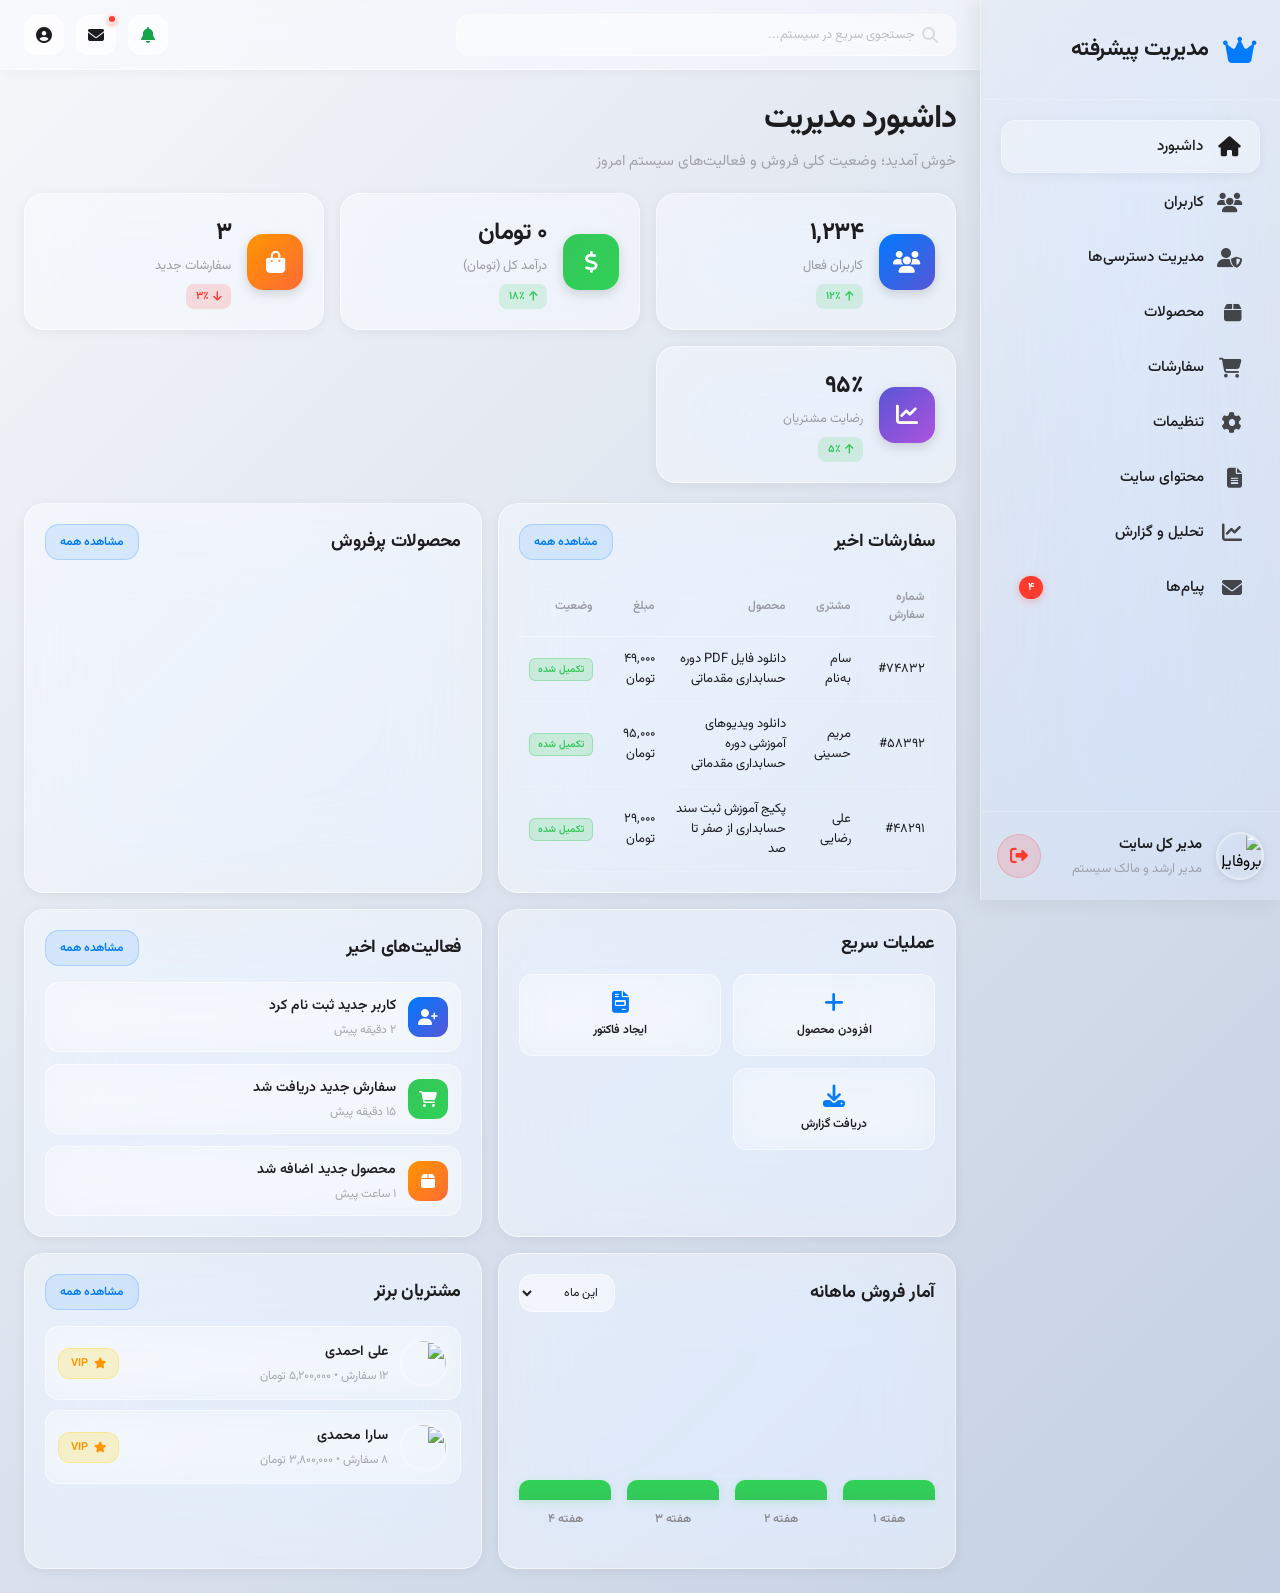
==== commit c1b527b6: "Remove persistent bell notification dot" ====
--- a/html/admin.html
+++ b/html/admin.html
@@ -140,7 +140,6 @@
           <div style="position: relative">
             <button class="header-btn" id="notificationBtn" title="اعلان‌ها">
               <i class="fas fa-bell"></i>
-              <span class="notification-dot"></span>
             </button>
             <!-- Notification Dropdown Panel -->
             <div class="notification-dropdown" id="notificationDropdown">
@@ -151,7 +150,7 @@
                   id="markAllRead"
                   style="font-size: 11px; padding: 4px 8px"
                 >
-                  خواندن همه
+                  مشاهده همه اعلان‌ها
                 </button>
               </div>
               <div class="notif-body" id="notifListContainer"></div>
@@ -632,7 +631,7 @@
       </div>
 
       <!-- VIEW: MY PROFILE -->
-      <div id="view-profile" class="admin-view"><div class="dashboard-content"><div class="page-title"><h1>پروفایل من</h1><p>اطلاعات شخصی و امنیت حساب کاربری</p></div><div class="profile-layout"><section class="glass-card profile-identity-card"><div class="profile-avatar-wrap"><img id="profileAvatarPreview" src="https://i.pravatar.cc/150?img=33" alt="تصویر پروفایل"><label for="profileAvatarFile" class="profile-avatar-edit"><i class="fas fa-camera"></i></label><input id="profileAvatarFile" type="file" accept="image/*" hidden></div><span class="profile-role-badge" id="profileRoleBadge">مدیر</span><h2 id="profileHeadingName">مدیر کل سایت</h2><small><i class="fas fa-shield-halved"></i> اطلاعات شما محرمانه نگه داشته می‌شود</small></section><section class="glass-card profile-form-card"><form id="settingsAdminForm"><div class="profile-form-header"><h2>اطلاعات حساب و امنیت</h2><span>ویرایش مشخصات و رمز عبور</span></div><div class="profile-info-grid"><div class="form-group"><label>نام کاربری</label><input type="text" id="setAdminName" class="form-control" required></div><div class="form-group"><label>ایمیل</label><input type="email" id="profileEmail" class="form-control" required></div><div class="form-group"><label>تلفن همراه</label><input type="text" id="profilePhone" class="form-control" required></div><div class="form-group profile-photo-field"><label>تصویر پروفایل</label><button type="button" id="profilePhotoChoose" class="btn-secondary"><i class="fas fa-image"></i> انتخاب تصویر از دستگاه</button><input type="hidden" id="setAdminAvatar"></div></div><div class="profile-security-box"><h3><i class="fas fa-lock"></i> امنیت حساب</h3><div class="form-group"><label>رمز عبور فعلی</label><div class="profile-password-wrap"><input type="password" id="setAdminCurrentPassword" class="form-control" placeholder="رمز عبور فعلی"><i class="fas fa-eye toggle-password-settings" data-target="setAdminCurrentPassword"></i></div><div id="passwordChangeAlert"></div></div><button type="button" id="toggleNewPasswordBtn" class="profile-change-password"><i class="fas fa-key"></i> تمایل به تغییر رمز عبور دارم</button><div id="newPasswordSection" style="display:none"><div class="profile-info-grid"><div class="form-group"><label>رمز عبور جدید</label><div class="profile-password-wrap"><input type="password" id="setAdminPassword" class="form-control"><i class="fas fa-eye toggle-password-settings" data-target="setAdminPassword"></i></div></div><div class="form-group"><label>تکرار رمز عبور جدید</label><div class="profile-password-wrap"><input type="password" id="setAdminPasswordConfirm" class="form-control"><i class="fas fa-eye toggle-password-settings" data-target="setAdminPasswordConfirm"></i></div></div></div></div></div><button type="submit" class="btn-primary profile-save-btn">ذخیره تغییرات پروفایل</button></form></section></div></div></div>
+      <div id="view-profile" class="admin-view"><div class="dashboard-content"><div class="page-title"><h1>پروفایل من</h1><p>اطلاعات شخصی و امنیت حساب کاربری</p></div><div class="profile-layout"><section class="glass-card profile-identity-card"><div class="profile-avatar-wrap"><img id="profileAvatarPreview" src="https://i.pravatar.cc/150?img=33" alt="تصویر پروفایل"><label for="profileAvatarFile" class="profile-avatar-edit"><i class="fas fa-camera"></i></label><input id="profileAvatarFile" type="file" accept="image/*" hidden></div><span class="profile-role-badge" id="profileRoleBadge">مدیر</span><h2 id="profileHeadingName">مدیر کل سایت</h2><small><i class="fas fa-shield-halved"></i> اطلاعات شما محرمانه نگه داشته می‌شود</small></section><section class="glass-card profile-form-card"><form id="settingsAdminForm"><div class="profile-form-header"><h2>اطلاعات حساب و امنیت</h2><span>ویرایش مشخصات و رمز عبور</span></div><div class="profile-info-grid"><div class="form-group"><label>نام کاربری</label><input type="text" id="setAdminName" class="form-control" required></div><div class="form-group"><label>ایمیل</label><input type="email" id="profileEmail" class="form-control" required></div><div class="form-group"><label>تلفن همراه</label><input type="text" id="profilePhone" class="form-control" required></div><div class="form-group profile-photo-field"><label>تصویر پروفایل</label><button type="button" id="profilePhotoChoose" class="btn-secondary"><i class="fas fa-image"></i> انتخاب تصویر از دستگاه</button><input type="hidden" id="setAdminAvatar"></div></div><div class="profile-security-box"><h3><i class="fas fa-lock"></i> امنیت حساب</h3><div class="form-group"><label>رمز عبور فعلی</label><div class="profile-password-wrap"><input type="password" id="setAdminCurrentPassword" class="form-control" placeholder="رمز عبور فعلی"><i class="fas fa-eye toggle-password-settings" data-target="setAdminCurrentPassword"></i></div><div id="passwordChangeAlert"></div></div><button type="button" id="toggleNewPasswordBtn" class="profile-change-password"><i class="fas fa-key"></i> تمایل به تغییر رمز عبور دارم</button><div id="newPasswordSection" style="display:none"><div class="profile-info-grid"><div class="form-group"><label>رمز عبور جدید</label><div class="profile-password-wrap"><input type="password" id="setAdminPassword" class="form-control"><i class="fas fa-eye toggle-password-settings" data-target="setAdminPassword"></i></div></div><div class="form-group"><label>تکرار رمز عبور جدید</label><div class="profile-password-wrap"><input type="password" id="setAdminPasswordConfirm" class="form-control"><i class="fas fa-eye toggle-password-settings" data-target="setAdminPasswordConfirm"></i></div></div></div></div></div><button type="submit" class="btn-primary profile-save-btn">بازبینی و ذخیره تغییرات</button></form></section></div></div></div>
 
       <!-- VIEW: SITE CONTENT -->
       <div id="view-site-content" class="admin-view">
@@ -745,6 +744,9 @@
         </div>
       </div>
 
+      <!-- VIEW: NOTIFICATIONS -->
+      <div id="view-notifications" class="admin-view"><div class="dashboard-content"><div class="page-title"><h1>اعلان‌های سیستم</h1><p>رویدادهای جدید سفارش، کاربران و دسترسی‌ها</p></div><div class="glass-card"><div class="card-header"><h2>آخرین اعلان‌ها</h2></div><div id="notificationsPageList" class="notifications-list"></div></div></div></div>
+
       <!-- VIEW 7: MESSAGES -->
       <div id="view-messages" class="admin-view">
         <div class="dashboard-content">
@@ -1441,6 +1443,9 @@
       </div>
     </div>
 
+    <!-- MODAL: PROFILE CHANGE REVIEW -->
+    <div class="modal-overlay" id="profileChangeReviewModal" style="z-index:10005"><div class="modal-box profile-review-modal"><div class="modal-header"><div><span>بازبینی نهایی</span><h3>تغییرات پروفایل شما</h3></div><div class="profile-review-timer" id="profileReviewTimer">۱۵</div></div><p class="profile-review-intro">موارد زیر پس از تأیید اعمال می‌شوند. در صورت عدم انتخاب، پس از اتمام زمان به‌صورت خودکار تأیید خواهد شد.</p><div id="profileReviewChanges" class="profile-review-changes"></div><div class="modal-footer profile-review-actions"><button type="button" class="btn-secondary" id="profileReviewCancel">انصراف و بازگشت</button><button type="button" class="btn-primary" id="profileReviewConfirm">تأیید و اعمال تغییرات</button></div></div></div>
+
     <!-- MODAL: SAFETY CONFIRMATION WARNING WITH COUNTDOWN TIMER -->
     <div class="modal-overlay" id="safetyWarningModal" style="z-index: 10001;">
       <div class="modal-box" style="max-width: 420px; text-align: center;">
--- a/styles/pages/admin.css
+++ b/styles/pages/admin.css
@@ -1501,3 +1501,8 @@
 .profile-layout{display:grid;grid-template-columns:minmax(230px,.7fr) minmax(0,1.6fr);gap:20px;align-items:start}.profile-identity-card{text-align:center;padding:30px 20px}.profile-avatar-wrap{width:120px;height:120px;margin:0 auto 16px;position:relative}.profile-avatar-wrap img{width:100%;height:100%;object-fit:cover;border-radius:50%;border:5px solid rgba(0,122,255,.13)}.profile-avatar-edit{position:absolute;bottom:0;left:2px;width:34px;height:34px;display:grid;place-items:center;border-radius:50%;background:var(--primary);color:#fff;cursor:pointer;border:3px solid #fff}.profile-identity-card h2{font-size:18px;margin:0 0 7px}.profile-identity-card p{color:var(--text-secondary);font-size:12px}.profile-identity-card small{display:block;margin-top:20px;color:var(--primary);font-size:11px}.profile-form-card{padding:25px}.profile-form-header{border-bottom:1px solid var(--glass-border);padding-bottom:14px;margin-bottom:18px}.profile-form-header h2{font-size:17px;margin:0 0 5px}.profile-form-header span{font-size:11px;color:var(--text-secondary)}.profile-info-grid{display:grid;grid-template-columns:repeat(2,minmax(0,1fr));gap:14px}.profile-info-grid .form-group{margin:0}.profile-info-grid label,.profile-security-box label{display:block;margin-bottom:7px;font-size:12px;font-weight:700}.profile-photo-field{display:flex;flex-direction:column;justify-content:end}.profile-photo-field button{height:40px}.profile-security-box{margin-top:22px;padding:17px;border:1px solid rgba(0,122,255,.13);background:rgba(0,122,255,.025);border-radius:13px}.profile-security-box h3{font-size:14px;margin:0 0 15px;color:var(--primary)}.profile-password-wrap{position:relative}.profile-password-wrap .toggle-password-settings{position:absolute;left:12px;top:12px;cursor:pointer;color:var(--text-secondary)}.profile-change-password{border:0;background:none;color:var(--primary);padding:8px 0;cursor:pointer;font-weight:700}.profile-save-btn{width:100%;margin-top:20px;padding:12px}@media(max-width:750px){.profile-layout,.profile-info-grid{grid-template-columns:1fr}}
 /* Role is populated from the active account record (and later from the authenticated backend session). */
 .profile-role-badge{display:inline-block;margin:0 0 10px;padding:4px 11px;border-radius:999px;font-size:11px;font-weight:800}.profile-role-badge--manager{background:rgba(124,58,237,.12);color:#7c3aed}.profile-role-badge--admin{background:rgba(0,122,255,.12);color:var(--primary)}
+.profile-review-modal{max-width:650px!important}.profile-review-modal .modal-header span{font-size:11px;color:var(--primary);font-weight:800}.profile-review-modal h3{margin:4px 0 0}.profile-review-timer{width:46px;height:46px;display:grid;place-items:center;border-radius:50%;border:3px solid var(--primary);color:var(--primary);font-weight:800}.profile-review-intro{font-size:12px;line-height:1.9;color:var(--text-secondary);margin:0 0 15px}.profile-review-row{display:grid;grid-template-columns:130px 1fr 1fr;gap:10px;align-items:center;padding:11px;border-bottom:1px solid rgba(148,163,184,.13)}.profile-review-row>strong{font-size:12px}.profile-review-before,.profile-review-after{padding:8px 10px;border-radius:8px;display:flex;flex-direction:column;gap:3px;overflow-wrap:anywhere}.profile-review-before{background:rgba(239,68,68,.06);border:1px solid rgba(239,68,68,.14)}.profile-review-after{background:rgba(52,199,89,.07);border:1px solid rgba(52,199,89,.18)}.profile-review-row small{font-size:10px;color:var(--text-secondary)}.profile-review-row span{font-size:12px;font-weight:700}.profile-review-empty{text-align:center;color:var(--text-secondary);padding:20px}.profile-review-actions{margin-top:15px}@media(max-width:560px){.profile-review-row{grid-template-columns:1fr}.profile-review-modal{width:94%!important}}
+/* Event-aware notification bell and independent dropdown event cues. */
+#notificationBtn{transition:color .2s,transform .2s}#notificationBtn.bell-green{color:#16a34a;animation:bell-alert 1s infinite alternate}#notificationBtn.bell-blue{color:#007aff;animation:bell-alert 1s infinite alternate}#notificationBtn.bell-yellow{color:#eab308;animation:bell-alert 1s infinite alternate}#notificationBtn.bell-red{color:#ef4444;animation:bell-alert 1s infinite alternate}@keyframes bell-alert{to{transform:scale(1.25) rotate(10deg)}}.notif-item{display:flex;gap:8px;align-items:flex-start}.notif-event-dot{flex:0 0 8px;width:8px;height:8px;border-radius:50%;margin-top:5px}.notif-item--green .notif-event-dot{background:#16a34a}.notif-item--blue .notif-event-dot{background:#007aff}.notif-item--yellow .notif-event-dot{background:#eab308}.notif-item--red .notif-event-dot{background:#ef4444}.notif-event-dot--fresh{animation:notif-dot 1s infinite alternate}@keyframes notif-dot{to{transform:scale(1.7);opacity:.4}}.notification-item{display:flex;gap:12px;align-items:flex-start;padding:15px;margin-bottom:10px;border-radius:12px;border:1px solid rgba(148,163,184,.15)}.notification-item>i{font-size:18px}.notification-item p{margin:5px 0;font-size:12px;color:var(--text-secondary)}.notification-item small{font-size:11px;color:var(--text-secondary)}.notification-green>i{color:#16a34a}.notification-blue>i{color:#007aff}.notification-yellow>i{color:#eab308}.notification-red>i{color:#ef4444}
+/* Keep the dashboard fixed while the bell panel is being reviewed. */
+body.notification-panel-open{overflow:hidden}.notification-dropdown{max-height:calc(100vh - 90px);overflow-y:auto}.notif-event-dot{animation:none!important;transform:none!important;opacity:1!important}
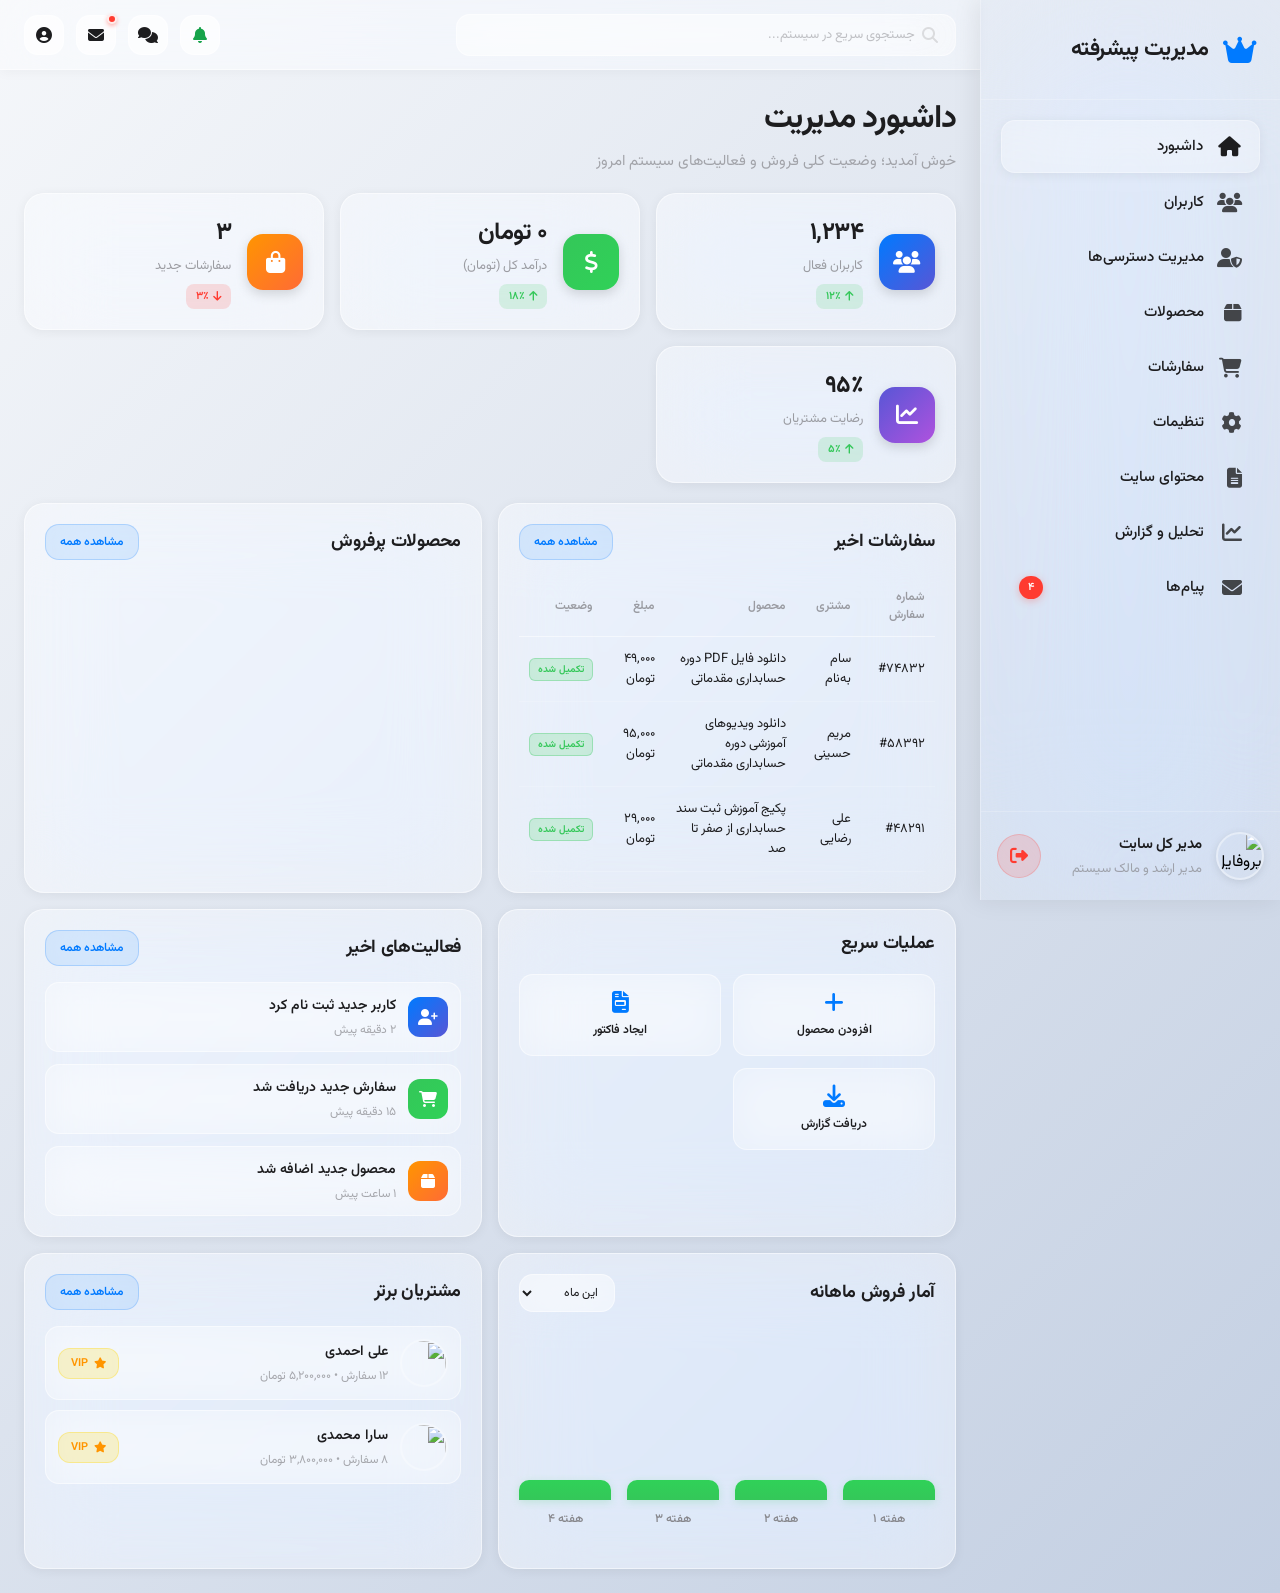
==== commit 9159c177: "Add private manager and admin chat workspace" ====
--- a/html/admin.html
+++ b/html/admin.html
@@ -156,6 +156,8 @@
               <div class="notif-body" id="notifListContainer"></div>
             </div>
           </div>
+
+          <button class="header-btn" id="staffChatHeaderBtn" title="گفتگوی مدیران و ادمین‌ها" onclick="switchView('staff-chat')"><i class="fas fa-comments"></i></button>
 
           <div style="position: relative;">
             <button
@@ -747,6 +749,10 @@
       <!-- VIEW: NOTIFICATIONS -->
       <div id="view-notifications" class="admin-view"><div class="dashboard-content"><div class="page-title"><h1>اعلان‌های سیستم</h1><p>رویدادهای جدید سفارش، کاربران و دسترسی‌ها</p></div><div class="glass-card"><div class="card-header"><h2>آخرین اعلان‌ها</h2></div><div id="notificationsPageList" class="notifications-list"></div></div></div></div>
 
+      <!-- VIEW: PRIVATE STAFF CHAT -->
+      <div id="view-staff-chat" class="admin-view"><div class="dashboard-content"><div class="page-title"><h1>گفتگوی خصوصی تیم مدیریت</h1><p>هر گفتگو فقط برای دو عضو انتخاب‌شده قابل مشاهده است.</p></div><div class="staff-chat-shell glass-card"><aside class="staff-chat-sidebar"><div class="staff-chat-sidebar-head"><h2>گفتگوها</h2><button class="btn-primary" id="newStaffChatBtn"><i class="fas fa-plus"></i> چت جدید</button></div><div id="staffChatThreads" class="staff-chat-threads"></div></aside><section class="staff-chat-main"><div id="staffChatEmpty" class="staff-chat-empty"><i class="fas fa-comments"></i><h3>یک گفتگو را انتخاب کنید</h3><p>برای شروع، مدیر موردنظر خود را انتخاب کنید.</p></div><div id="staffChatConversation" hidden><header class="staff-chat-header" id="staffChatHeader"></header><div class="staff-chat-messages" id="staffChatMessages"></div><form id="staffChatForm" class="staff-chat-composer"><input id="staffChatText" class="form-control" placeholder="پیام خود را بنویسید..." autocomplete="off"><button class="btn-primary" type="submit"><i class="fas fa-paper-plane"></i></button></form></div></section></div></div></div>
+      <div class="modal-overlay" id="newStaffChatModal"><div class="modal-box staff-chat-new-modal"><div class="modal-header"><h3>شروع گفتگوی خصوصی</h3><button class="modal-close" onclick="closeModal('newStaffChatModal')"><i class="fas fa-times"></i></button></div><p>فقط شما و فرد انتخاب‌شده به پیام‌های این گفتگو دسترسی خواهید داشت.</p><div id="staffChatRecipientList" class="staff-chat-recipient-list"></div></div></div>
+
       <!-- VIEW 7: MESSAGES -->
       <div id="view-messages" class="admin-view">
         <div class="dashboard-content">
@@ -1443,6 +1449,9 @@
       </div>
     </div>
 
+    <!-- MODAL: NOTIFICATION DETAILS -->
+    <div class="modal-overlay" id="notificationDetailModal" style="z-index:10006"><div class="modal-box notification-detail-modal"><div class="modal-header"><div><span id="notificationDetailType">جزئیات رویداد</span><h3 id="notificationDetailTitle">—</h3></div><button class="modal-close" onclick="closeModal('notificationDetailModal')"><i class="fas fa-times"></i></button></div><div id="notificationDetailBody" class="notification-detail-body"></div><div class="modal-footer"><button type="button" class="btn-primary" onclick="closeModal('notificationDetailModal')">بستن</button></div></div></div>
+
     <!-- MODAL: PROFILE CHANGE REVIEW -->
     <div class="modal-overlay" id="profileChangeReviewModal" style="z-index:10005"><div class="modal-box profile-review-modal"><div class="modal-header"><div><span>بازبینی نهایی</span><h3>تغییرات پروفایل شما</h3></div><div class="profile-review-timer" id="profileReviewTimer">۱۵</div></div><p class="profile-review-intro">موارد زیر پس از تأیید اعمال می‌شوند. در صورت عدم انتخاب، پس از اتمام زمان به‌صورت خودکار تأیید خواهد شد.</p><div id="profileReviewChanges" class="profile-review-changes"></div><div class="modal-footer profile-review-actions"><button type="button" class="btn-secondary" id="profileReviewCancel">انصراف و بازگشت</button><button type="button" class="btn-primary" id="profileReviewConfirm">تأیید و اعمال تغییرات</button></div></div></div>
 
--- a/styles/pages/admin.css
+++ b/styles/pages/admin.css
@@ -1506,3 +1506,6 @@
 #notificationBtn{transition:color .2s,transform .2s}#notificationBtn.bell-green{color:#16a34a;animation:bell-alert 1s infinite alternate}#notificationBtn.bell-blue{color:#007aff;animation:bell-alert 1s infinite alternate}#notificationBtn.bell-yellow{color:#eab308;animation:bell-alert 1s infinite alternate}#notificationBtn.bell-red{color:#ef4444;animation:bell-alert 1s infinite alternate}@keyframes bell-alert{to{transform:scale(1.25) rotate(10deg)}}.notif-item{display:flex;gap:8px;align-items:flex-start}.notif-event-dot{flex:0 0 8px;width:8px;height:8px;border-radius:50%;margin-top:5px}.notif-item--green .notif-event-dot{background:#16a34a}.notif-item--blue .notif-event-dot{background:#007aff}.notif-item--yellow .notif-event-dot{background:#eab308}.notif-item--red .notif-event-dot{background:#ef4444}.notif-event-dot--fresh{animation:notif-dot 1s infinite alternate}@keyframes notif-dot{to{transform:scale(1.7);opacity:.4}}.notification-item{display:flex;gap:12px;align-items:flex-start;padding:15px;margin-bottom:10px;border-radius:12px;border:1px solid rgba(148,163,184,.15)}.notification-item>i{font-size:18px}.notification-item p{margin:5px 0;font-size:12px;color:var(--text-secondary)}.notification-item small{font-size:11px;color:var(--text-secondary)}.notification-green>i{color:#16a34a}.notification-blue>i{color:#007aff}.notification-yellow>i{color:#eab308}.notification-red>i{color:#ef4444}
 /* Keep the dashboard fixed while the bell panel is being reviewed. */
 body.notification-panel-open{overflow:hidden}.notification-dropdown{max-height:calc(100vh - 90px);overflow-y:auto}.notif-event-dot{animation:none!important;transform:none!important;opacity:1!important}
+.notification-detail-modal{max-width:580px!important}.notification-detail-modal .modal-header span{font-size:11px;color:var(--primary);font-weight:700}.notification-detail-modal h3{margin:4px 0 0}.notification-detail-desc{padding:12px;background:rgba(0,122,255,.04);border-radius:9px;line-height:1.9;font-size:13px}.notification-detail-grid{display:grid;grid-template-columns:repeat(2,minmax(0,1fr));gap:9px;margin-top:14px}.notification-detail-grid>div{padding:10px;border:1px solid rgba(148,163,184,.17);border-radius:9px;background:rgba(15,23,42,.02)}.notification-detail-grid small{display:block;color:var(--text-secondary);font-size:10px;margin-bottom:5px}.notification-detail-grid strong{font-size:12px;overflow-wrap:anywhere}.notification-detail-empty{text-align:center;color:var(--text-secondary);padding:20px}@media(max-width:520px){.notification-detail-grid{grid-template-columns:1fr}}
+.notification-extra-fields{display:grid;grid-template-columns:repeat(2,minmax(0,1fr));gap:9px;margin-top:9px}.notification-extra-fields>div{padding:10px;border:1px dashed rgba(148,163,184,.3);border-radius:9px}.notification-extra-fields small{display:block;color:var(--text-secondary);font-size:10px;margin-bottom:5px}.notification-extra-fields strong{font-size:12px}@media(max-width:520px){.notification-extra-fields{grid-template-columns:1fr}}
+.staff-chat-shell{display:grid;grid-template-columns:290px 1fr;min-height:570px;padding:0;overflow:hidden}.staff-chat-sidebar{border-left:1px solid var(--glass-border);padding:16px}.staff-chat-sidebar-head{display:flex;align-items:center;justify-content:space-between;margin-bottom:14px}.staff-chat-sidebar h2{font-size:15px;margin:0}.staff-chat-sidebar-head .btn-primary{padding:7px 10px;font-size:11px}.staff-chat-thread{width:100%;display:flex;gap:9px;text-align:right;align-items:center;padding:10px;border:0;background:transparent;border-radius:10px;cursor:pointer;margin-bottom:5px}.staff-chat-thread:hover,.staff-chat-thread.active{background:rgba(0,122,255,.08)}.staff-chat-thread-avatar,.staff-chat-recipient-list button>span{width:34px;height:34px;display:grid;place-items:center;border-radius:50%;background:rgba(0,122,255,.12);color:var(--primary)}.staff-chat-thread strong,.staff-chat-thread small{display:block}.staff-chat-thread small{font-size:10px;color:var(--text-secondary);margin-top:3px;white-space:nowrap;overflow:hidden;text-overflow:ellipsis;max-width:190px}.staff-chat-no-threads{text-align:center;color:var(--text-secondary);font-size:12px;padding:25px 5px}.staff-chat-main{display:flex;min-width:0}.staff-chat-empty{margin:auto;text-align:center;color:var(--text-secondary)}.staff-chat-empty i{font-size:42px;color:var(--primary)}.staff-chat-empty h3{color:var(--text-primary)}#staffChatConversation{width:100%;display:flex;flex-direction:column}.staff-chat-header{padding:16px;border-bottom:1px solid var(--glass-border)}.staff-chat-header i{color:var(--primary)}.staff-chat-header small{display:block;color:var(--text-secondary);font-size:10px;margin-top:4px}.staff-chat-messages{flex:1;padding:18px;display:flex;flex-direction:column;gap:9px;overflow-y:auto;max-height:420px}.staff-chat-bubble{max-width:72%;padding:10px 12px;border-radius:12px;background:rgba(148,163,184,.12)}.staff-chat-bubble.mine{align-self:flex-start;background:rgba(0,122,255,.12);border-bottom-right-radius:2px}.staff-chat-bubble.theirs{align-self:flex-end;border-bottom-left-radius:2px}.staff-chat-bubble p{margin:0;font-size:13px;line-height:1.8}.staff-chat-bubble small{font-size:9px;color:var(--text-secondary)}.staff-chat-composer{display:flex;gap:8px;padding:14px;border-top:1px solid var(--glass-border)}.staff-chat-composer input{flex:1}.staff-chat-composer button{width:42px}.staff-chat-new-modal{max-width:460px!important}.staff-chat-new-modal>p{font-size:12px;color:var(--text-secondary)}.staff-chat-recipient-list button{width:100%;display:flex;align-items:center;gap:10px;text-align:right;padding:11px;border:1px solid rgba(148,163,184,.15);background:transparent;border-radius:9px;margin-top:8px;cursor:pointer}.staff-chat-recipient-list button div{flex:1}.staff-chat-recipient-list strong,.staff-chat-recipient-list small{display:block}.staff-chat-recipient-list small{color:var(--text-secondary);font-size:10px}@media(max-width:700px){.staff-chat-shell{grid-template-columns:1fr}.staff-chat-sidebar{border-left:0;border-bottom:1px solid var(--glass-border)}.staff-chat-messages{max-height:320px}}
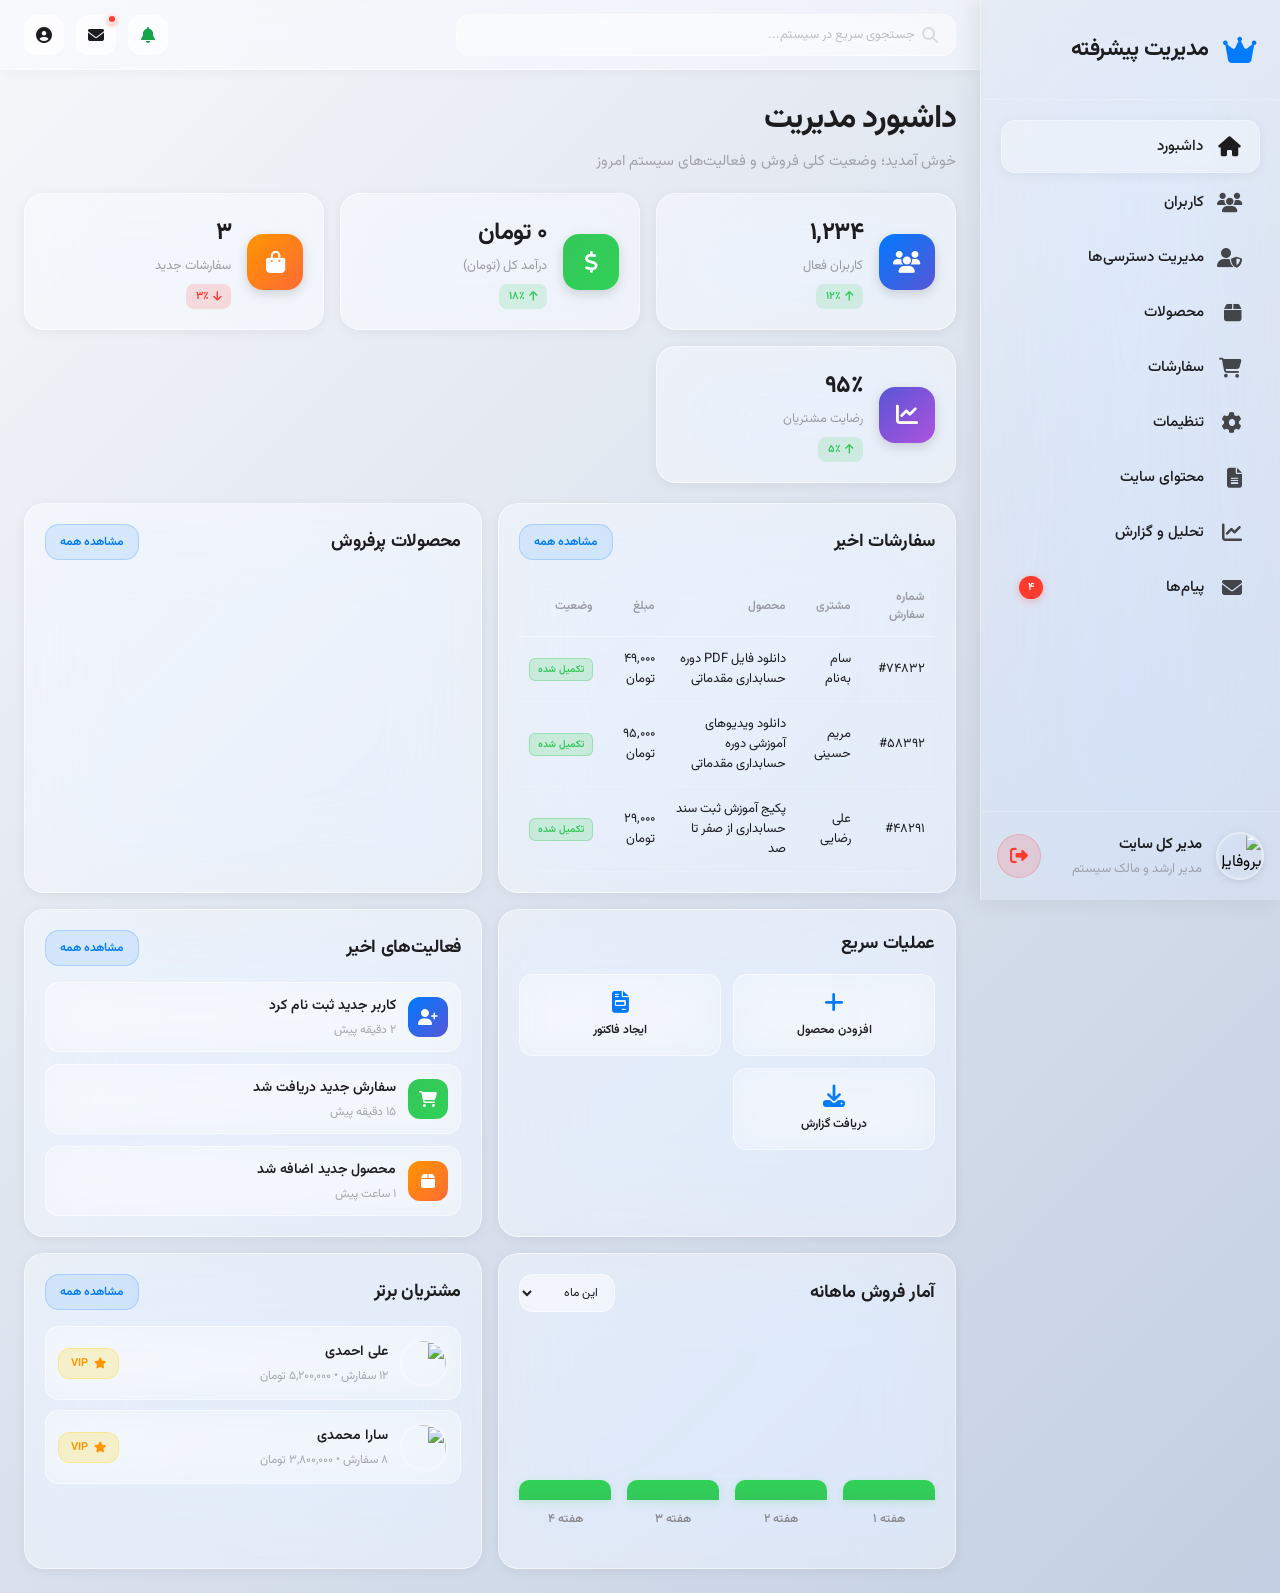
==== commit bd4157f4: "Revert "Add private manager and admin chat workspace" This reverts commit 9159c177cc4bdcea7f71f40bf4" ====
--- a/html/admin.html
+++ b/html/admin.html
@@ -156,8 +156,6 @@
               <div class="notif-body" id="notifListContainer"></div>
             </div>
           </div>
-
-          <button class="header-btn" id="staffChatHeaderBtn" title="گفتگوی مدیران و ادمین‌ها" onclick="switchView('staff-chat')"><i class="fas fa-comments"></i></button>
 
           <div style="position: relative;">
             <button
@@ -749,10 +747,6 @@
       <!-- VIEW: NOTIFICATIONS -->
       <div id="view-notifications" class="admin-view"><div class="dashboard-content"><div class="page-title"><h1>اعلان‌های سیستم</h1><p>رویدادهای جدید سفارش، کاربران و دسترسی‌ها</p></div><div class="glass-card"><div class="card-header"><h2>آخرین اعلان‌ها</h2></div><div id="notificationsPageList" class="notifications-list"></div></div></div></div>
 
-      <!-- VIEW: PRIVATE STAFF CHAT -->
-      <div id="view-staff-chat" class="admin-view"><div class="dashboard-content"><div class="page-title"><h1>گفتگوی خصوصی تیم مدیریت</h1><p>هر گفتگو فقط برای دو عضو انتخاب‌شده قابل مشاهده است.</p></div><div class="staff-chat-shell glass-card"><aside class="staff-chat-sidebar"><div class="staff-chat-sidebar-head"><h2>گفتگوها</h2><button class="btn-primary" id="newStaffChatBtn"><i class="fas fa-plus"></i> چت جدید</button></div><div id="staffChatThreads" class="staff-chat-threads"></div></aside><section class="staff-chat-main"><div id="staffChatEmpty" class="staff-chat-empty"><i class="fas fa-comments"></i><h3>یک گفتگو را انتخاب کنید</h3><p>برای شروع، مدیر موردنظر خود را انتخاب کنید.</p></div><div id="staffChatConversation" hidden><header class="staff-chat-header" id="staffChatHeader"></header><div class="staff-chat-messages" id="staffChatMessages"></div><form id="staffChatForm" class="staff-chat-composer"><input id="staffChatText" class="form-control" placeholder="پیام خود را بنویسید..." autocomplete="off"><button class="btn-primary" type="submit"><i class="fas fa-paper-plane"></i></button></form></div></section></div></div></div>
-      <div class="modal-overlay" id="newStaffChatModal"><div class="modal-box staff-chat-new-modal"><div class="modal-header"><h3>شروع گفتگوی خصوصی</h3><button class="modal-close" onclick="closeModal('newStaffChatModal')"><i class="fas fa-times"></i></button></div><p>فقط شما و فرد انتخاب‌شده به پیام‌های این گفتگو دسترسی خواهید داشت.</p><div id="staffChatRecipientList" class="staff-chat-recipient-list"></div></div></div>
-
       <!-- VIEW 7: MESSAGES -->
       <div id="view-messages" class="admin-view">
         <div class="dashboard-content">
--- a/styles/pages/admin.css
+++ b/styles/pages/admin.css
@@ -1508,4 +1508,3 @@
 body.notification-panel-open{overflow:hidden}.notification-dropdown{max-height:calc(100vh - 90px);overflow-y:auto}.notif-event-dot{animation:none!important;transform:none!important;opacity:1!important}
 .notification-detail-modal{max-width:580px!important}.notification-detail-modal .modal-header span{font-size:11px;color:var(--primary);font-weight:700}.notification-detail-modal h3{margin:4px 0 0}.notification-detail-desc{padding:12px;background:rgba(0,122,255,.04);border-radius:9px;line-height:1.9;font-size:13px}.notification-detail-grid{display:grid;grid-template-columns:repeat(2,minmax(0,1fr));gap:9px;margin-top:14px}.notification-detail-grid>div{padding:10px;border:1px solid rgba(148,163,184,.17);border-radius:9px;background:rgba(15,23,42,.02)}.notification-detail-grid small{display:block;color:var(--text-secondary);font-size:10px;margin-bottom:5px}.notification-detail-grid strong{font-size:12px;overflow-wrap:anywhere}.notification-detail-empty{text-align:center;color:var(--text-secondary);padding:20px}@media(max-width:520px){.notification-detail-grid{grid-template-columns:1fr}}
 .notification-extra-fields{display:grid;grid-template-columns:repeat(2,minmax(0,1fr));gap:9px;margin-top:9px}.notification-extra-fields>div{padding:10px;border:1px dashed rgba(148,163,184,.3);border-radius:9px}.notification-extra-fields small{display:block;color:var(--text-secondary);font-size:10px;margin-bottom:5px}.notification-extra-fields strong{font-size:12px}@media(max-width:520px){.notification-extra-fields{grid-template-columns:1fr}}
-.staff-chat-shell{display:grid;grid-template-columns:290px 1fr;min-height:570px;padding:0;overflow:hidden}.staff-chat-sidebar{border-left:1px solid var(--glass-border);padding:16px}.staff-chat-sidebar-head{display:flex;align-items:center;justify-content:space-between;margin-bottom:14px}.staff-chat-sidebar h2{font-size:15px;margin:0}.staff-chat-sidebar-head .btn-primary{padding:7px 10px;font-size:11px}.staff-chat-thread{width:100%;display:flex;gap:9px;text-align:right;align-items:center;padding:10px;border:0;background:transparent;border-radius:10px;cursor:pointer;margin-bottom:5px}.staff-chat-thread:hover,.staff-chat-thread.active{background:rgba(0,122,255,.08)}.staff-chat-thread-avatar,.staff-chat-recipient-list button>span{width:34px;height:34px;display:grid;place-items:center;border-radius:50%;background:rgba(0,122,255,.12);color:var(--primary)}.staff-chat-thread strong,.staff-chat-thread small{display:block}.staff-chat-thread small{font-size:10px;color:var(--text-secondary);margin-top:3px;white-space:nowrap;overflow:hidden;text-overflow:ellipsis;max-width:190px}.staff-chat-no-threads{text-align:center;color:var(--text-secondary);font-size:12px;padding:25px 5px}.staff-chat-main{display:flex;min-width:0}.staff-chat-empty{margin:auto;text-align:center;color:var(--text-secondary)}.staff-chat-empty i{font-size:42px;color:var(--primary)}.staff-chat-empty h3{color:var(--text-primary)}#staffChatConversation{width:100%;display:flex;flex-direction:column}.staff-chat-header{padding:16px;border-bottom:1px solid var(--glass-border)}.staff-chat-header i{color:var(--primary)}.staff-chat-header small{display:block;color:var(--text-secondary);font-size:10px;margin-top:4px}.staff-chat-messages{flex:1;padding:18px;display:flex;flex-direction:column;gap:9px;overflow-y:auto;max-height:420px}.staff-chat-bubble{max-width:72%;padding:10px 12px;border-radius:12px;background:rgba(148,163,184,.12)}.staff-chat-bubble.mine{align-self:flex-start;background:rgba(0,122,255,.12);border-bottom-right-radius:2px}.staff-chat-bubble.theirs{align-self:flex-end;border-bottom-left-radius:2px}.staff-chat-bubble p{margin:0;font-size:13px;line-height:1.8}.staff-chat-bubble small{font-size:9px;color:var(--text-secondary)}.staff-chat-composer{display:flex;gap:8px;padding:14px;border-top:1px solid var(--glass-border)}.staff-chat-composer input{flex:1}.staff-chat-composer button{width:42px}.staff-chat-new-modal{max-width:460px!important}.staff-chat-new-modal>p{font-size:12px;color:var(--text-secondary)}.staff-chat-recipient-list button{width:100%;display:flex;align-items:center;gap:10px;text-align:right;padding:11px;border:1px solid rgba(148,163,184,.15);background:transparent;border-radius:9px;margin-top:8px;cursor:pointer}.staff-chat-recipient-list button div{flex:1}.staff-chat-recipient-list strong,.staff-chat-recipient-list small{display:block}.staff-chat-recipient-list small{color:var(--text-secondary);font-size:10px}@media(max-width:700px){.staff-chat-shell{grid-template-columns:1fr}.staff-chat-sidebar{border-left:0;border-bottom:1px solid var(--glass-border)}.staff-chat-messages{max-height:320px}}
